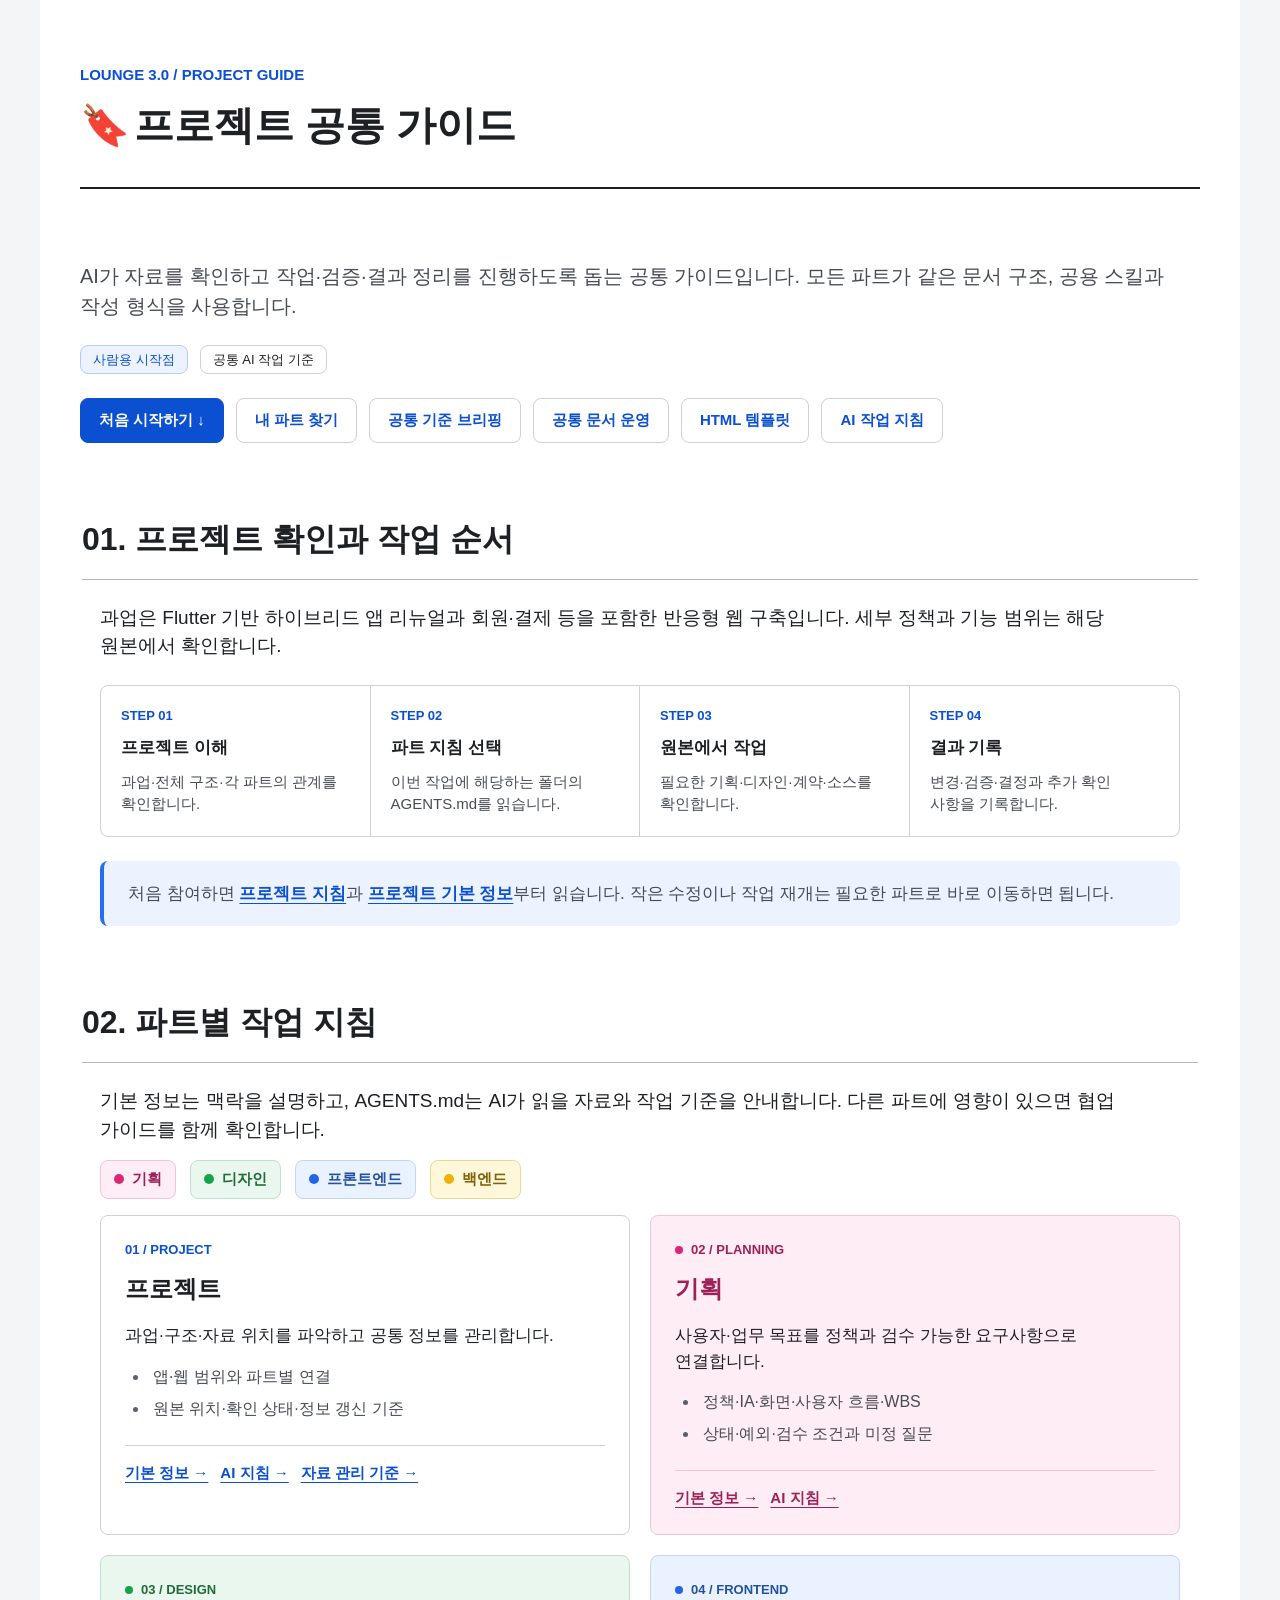
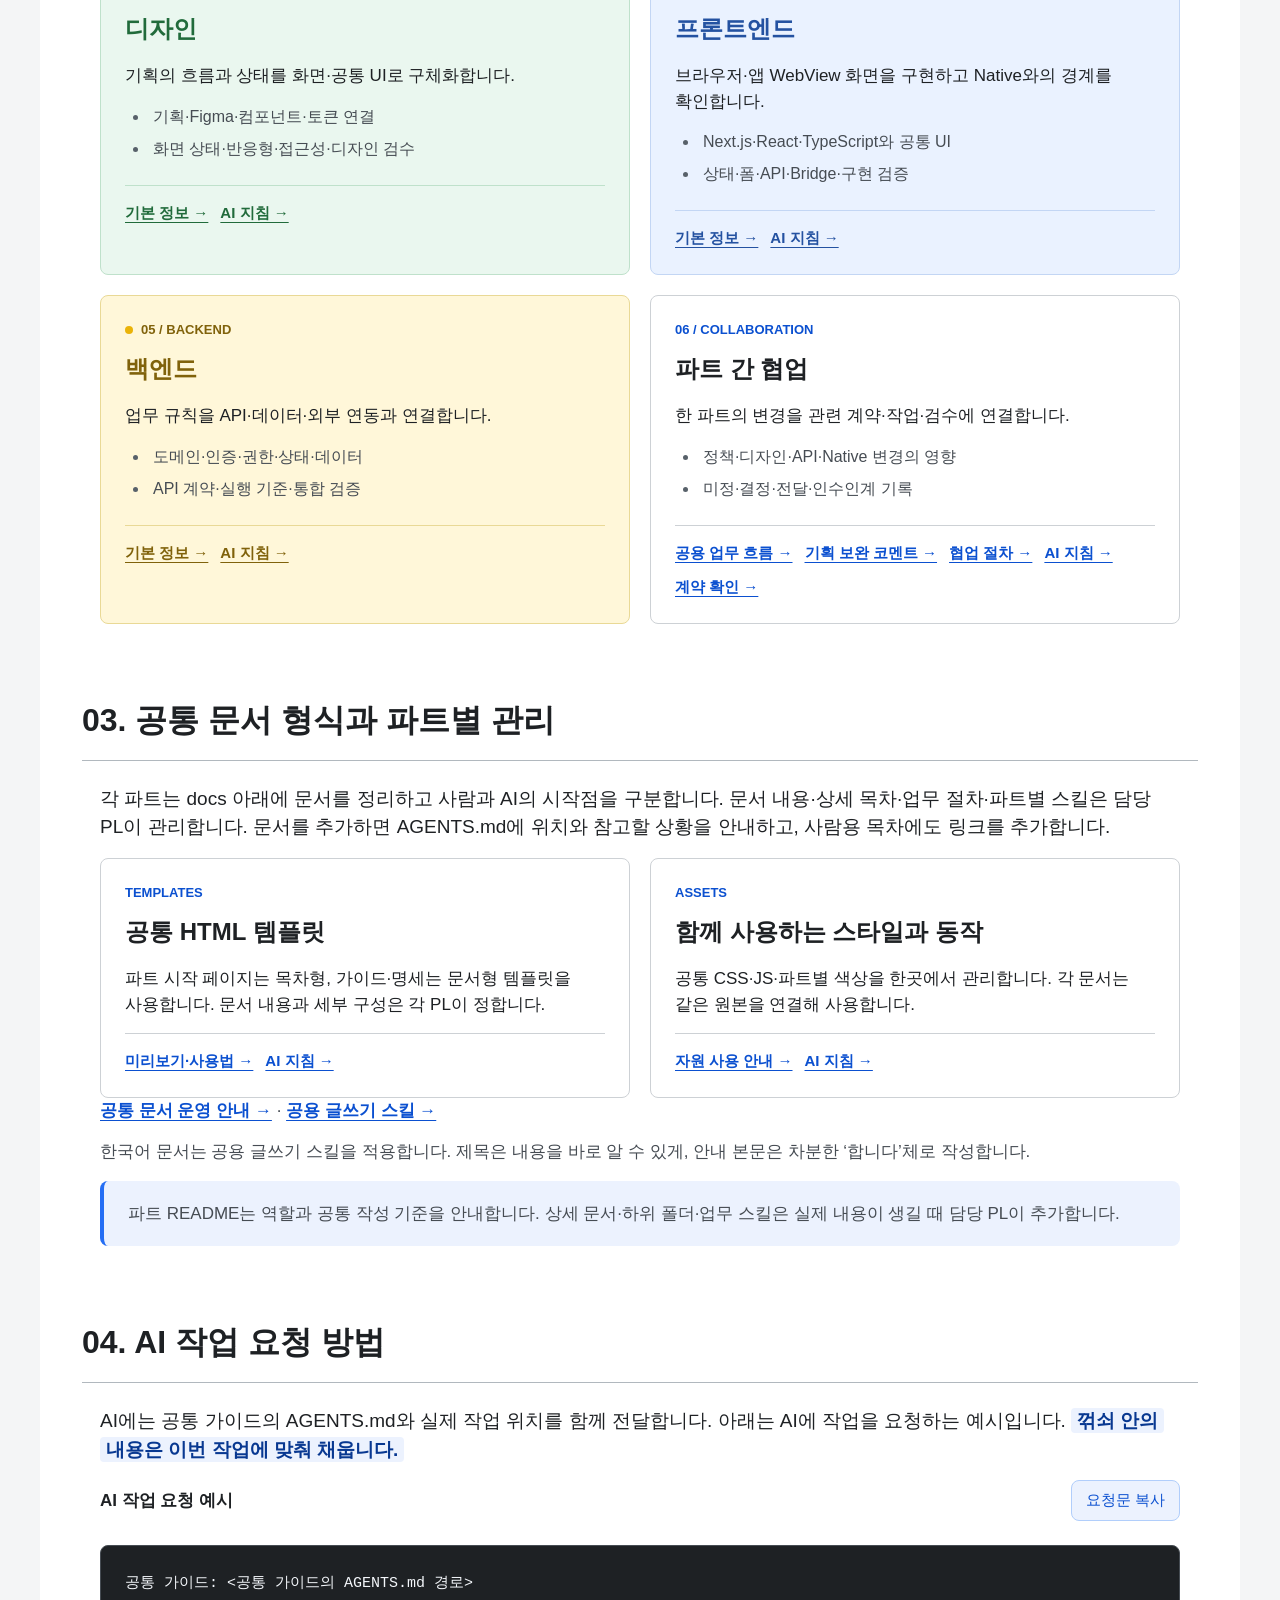
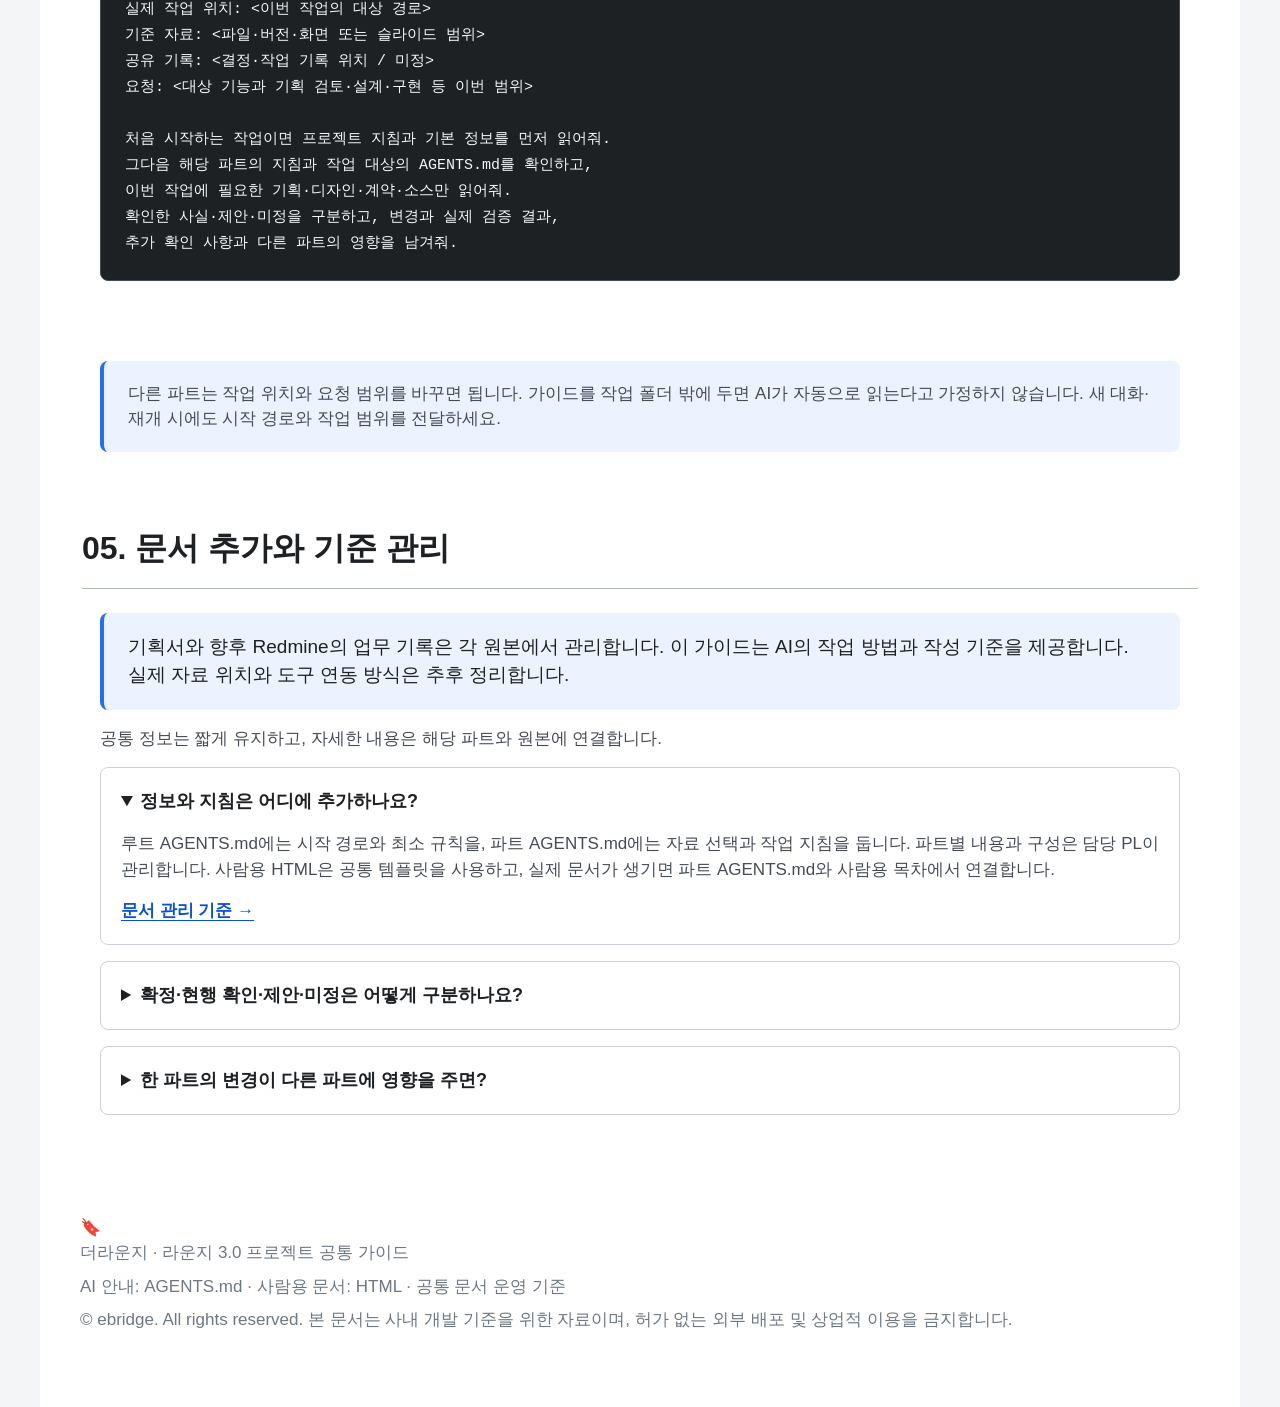
==== index.html @ 67f830d0 "init" ====
<!doctype html>
<html lang="ko">
<head>
<meta charset="utf-8">
<meta name="viewport" content="width=device-width, initial-scale=1">
<meta name="color-scheme" content="light">
<title>더라운지 · 프로젝트 공통 가이드</title>
<link rel="stylesheet" href="assets/style/presentation-theme.css">
<link rel="stylesheet" href="assets/style/part-colors.css">
<link rel="stylesheet" href="assets/style/project-guide.css">
</head>
<body>
<a class="skip" href="#content">본문으로 이동</a>
<main id="content">
<header>
<div class="type">LOUNGE 3.0 / PROJECT GUIDE</div>
<h1>프로젝트 공통 가이드</h1>
<p class="guide-lead">AI가 자료를 확인하고 작업·검증·결과 정리를 진행하도록 돕는 공통 가이드입니다. 모든 파트가 같은 문서 구조, 공용 스킬과 작성 형식을 사용합니다.</p>
<div class="meta"><span class="badge blue">사람용 시작점</span><span class="badge">공통 AI 작업 기준</span></div>
<div class="hero-links"><a class="button primary" href="#start">처음 시작하기 ↓</a><a class="button" href="#areas">내 파트 찾기</a><a class="button" href="presentation.html">공통 기준 브리핑</a><a class="button" href="project/documentation.html">공통 문서 운영</a><a class="button" href="templates/index.html">HTML 템플릿</a><a class="button" href="AGENTS.md">AI 작업 지침</a></div>
</header>

<section id="start" aria-labelledby="start-title">
<h2 id="start-title">01. 프로젝트 확인과 작업 순서</h2>
<p class="intro">과업은 Flutter 기반 하이브리드 앱 리뉴얼과 회원·결제 등을 포함한 반응형 웹 구축입니다. 세부 정책과 기능 범위는 해당 원본에서 확인합니다.</p>
<ol class="flow">
<li><span class="step-number">STEP 01</span><strong>프로젝트 이해</strong><p>과업·전체 구조·각 파트의 관계를 확인합니다.</p></li>
<li><span class="step-number">STEP 02</span><strong>파트 지침 선택</strong><p>이번 작업에 해당하는 폴더의 AGENTS.md를 읽습니다.</p></li>
<li><span class="step-number">STEP 03</span><strong>원본에서 작업</strong><p>필요한 기획·디자인·계약·소스를 확인합니다.</p></li>
<li><span class="step-number">STEP 04</span><strong>결과 기록</strong><p>변경·검증·결정과 추가 확인 사항을 기록합니다.</p></li>
</ol>
<p class="note">처음 참여하면 <a href="project/AGENTS.md">프로젝트 지침</a>과 <a href="project/README.md">프로젝트 기본 정보</a>부터 읽습니다. 작은 수정이나 작업 재개는 필요한 파트로 바로 이동하면 됩니다.</p>
</section>

<section id="areas" aria-labelledby="areas-title">
<h2 id="areas-title">02. 파트별 작업 지침</h2>
<p class="intro">기본 정보는 맥락을 설명하고, AGENTS.md는 AI가 읽을 자료와 작업 기준을 안내합니다. 다른 파트에 영향이 있으면 협업 가이드를 함께 확인합니다.</p>
<ul class="part-legend" aria-label="파트 구분">
<li data-part="planning"><span class="part-dot" aria-hidden="true"></span>기획</li>
<li data-part="design"><span class="part-dot" aria-hidden="true"></span>디자인</li>
<li data-part="frontend"><span class="part-dot" aria-hidden="true"></span>프론트엔드</li>
<li data-part="backend"><span class="part-dot" aria-hidden="true"></span>백엔드</li>
</ul>
<div class="cards">
<article class="card"><div class="label">01 / PROJECT</div><h3>프로젝트</h3><p>과업·구조·자료 위치를 파악하고 공통 정보를 관리합니다.</p><ul><li>앱·웹 범위와 파트별 연결</li><li>원본 위치·확인 상태·정보 갱신 기준</li></ul><div class="card-links"><a href="project/README.md">기본 정보 →</a><a href="project/AGENTS.md">AI 지침 →</a><a href="project/sources.md">자료 관리 기준 →</a></div></article>
<article class="card" data-part="planning"><div class="label">02 / PLANNING</div><h3>기획</h3><p>사용자·업무 목표를 정책과 검수 가능한 요구사항으로 연결합니다.</p><ul><li>정책·IA·화면·사용자 흐름·WBS</li><li>상태·예외·검수 조건과 미정 질문</li></ul><div class="card-links"><a href="planning/README.md">기본 정보 →</a><a href="planning/AGENTS.md">AI 지침 →</a></div></article>
<article class="card" data-part="design"><div class="label">03 / DESIGN</div><h3>디자인</h3><p>기획의 흐름과 상태를 화면·공통 UI로 구체화합니다.</p><ul><li>기획·Figma·컴포넌트·토큰 연결</li><li>화면 상태·반응형·접근성·디자인 검수</li></ul><div class="card-links"><a href="design/README.md">기본 정보 →</a><a href="design/AGENTS.md">AI 지침 →</a></div></article>
<article class="card" data-part="frontend"><div class="label">04 / FRONTEND</div><h3>프론트엔드</h3><p>브라우저·앱 WebView 화면을 구현하고 Native와의 경계를 확인합니다.</p><ul><li>Next.js·React·TypeScript와 공통 UI</li><li>상태·폼·API·Bridge·구현 검증</li></ul><div class="card-links"><a href="frontend/README.md">기본 정보 →</a><a href="frontend/AGENTS.md">AI 지침 →</a></div></article>
<article class="card" data-part="backend"><div class="label">05 / BACKEND</div><h3>백엔드</h3><p>업무 규칙을 API·데이터·외부 연동과 연결합니다.</p><ul><li>도메인·인증·권한·상태·데이터</li><li>API 계약·실행 기준·통합 검증</li></ul><div class="card-links"><a href="backend/README.md">기본 정보 →</a><a href="backend/AGENTS.md">AI 지침 →</a></div></article>
<article class="card"><div class="label">06 / COLLABORATION</div><h3>파트 간 협업</h3><p>한 파트의 변경을 관련 계약·작업·검수에 연결합니다.</p><ul><li>정책·디자인·API·Native 변경의 영향</li><li>미정·결정·전달·인수인계 기록</li></ul><div class="card-links"><a href="collaboration/workflow.html">공용 업무 흐름 →</a><a href="collaboration/planning-comments.html">기획 보완 코멘트 →</a><a href="collaboration/README.md">협업 절차 →</a><a href="collaboration/AGENTS.md">AI 지침 →</a><a href="collaboration/contracts.md">계약 확인 →</a></div></article>
</div>
</section>

<section id="authoring" aria-labelledby="authoring-title">
<h2 id="authoring-title">03. 공통 문서 형식과 파트별 관리</h2>
<p class="intro">각 파트는 docs 아래에 문서를 정리하고 사람과 AI의 시작점을 구분합니다. 문서 내용·상세 목차·업무 절차·파트별 스킬은 담당 PL이 관리합니다. 문서를 추가하면 AGENTS.md에 위치와 참고할 상황을 안내하고, 사람용 목차에도 링크를 추가합니다.</p>
<div class="cards"><article class="card"><div class="label">TEMPLATES</div><h3>공통 HTML 템플릿</h3><p>파트 시작 페이지는 목차형, 가이드·명세는 문서형 템플릿을 사용합니다. 문서 내용과 세부 구성은 각 PL이 정합니다.</p><div class="card-links"><a href="templates/index.html">미리보기·사용법 →</a><a href="templates/AGENTS.md">AI 지침 →</a></div></article>
<article class="card"><div class="label">ASSETS</div><h3>함께 사용하는 스타일과 동작</h3><p>공통 CSS·JS·파트별 색상을 한곳에서 관리합니다. 각 문서는 같은 원본을 연결해 사용합니다.</p><div class="card-links"><a href="assets/README.md">자원 사용 안내 →</a><a href="assets/AGENTS.md">AI 지침 →</a></div></article></div>
<p><a href="project/documentation.html">공통 문서 운영 안내 →</a> · <a href="skills/guides/korean-work-writing/SKILL.md">공용 글쓰기 스킬 →</a></p>
<p>한국어 문서는 공용 글쓰기 스킬을 적용합니다. 제목은 내용을 바로 알 수 있게, 안내 본문은 차분한 ‘합니다’체로 작성합니다.</p>
<p class="note">파트 README는 역할과 공통 작성 기준을 안내합니다. 상세 문서·하위 폴더·업무 스킬은 실제 내용이 생길 때 담당 PL이 추가합니다.</p>
</section>

<section id="request" aria-labelledby="request-title">
<h2 id="request-title">04. AI 작업 요청 방법</h2>
<p class="intro">AI에는 공통 가이드의 AGENTS.md와 실제 작업 위치를 함께 전달합니다. 아래는 AI에 작업을 요청하는 예시입니다. <strong class="fill-in-hint">꺾쇠 안의 내용은 이번 작업에 맞춰 채웁니다.</strong></p>
<div class="request"><div class="request-bar"><strong>AI 작업 요청 예시</strong><button type="button" id="copy-button">요청문 복사</button></div>
<pre id="request-text"><code data-language="text">공통 가이드: &lt;공통 가이드의 AGENTS.md 경로&gt;
실제 작업 위치: &lt;이번 작업의 대상 경로&gt;
기준 자료: &lt;파일·버전·화면 또는 슬라이드 범위&gt;
공유 기록: &lt;결정·작업 기록 위치 / 미정&gt;
요청: &lt;대상 기능과 기획 검토·설계·구현 등 이번 범위&gt;

처음 시작하는 작업이면 프로젝트 지침과 기본 정보를 먼저 읽어줘.
그다음 해당 파트의 지침과 작업 대상의 AGENTS.md를 확인하고,
이번 작업에 필요한 기획·디자인·계약·소스만 읽어줘.
확인한 사실·제안·미정을 구분하고, 변경과 실제 검증 결과,
추가 확인 사항과 다른 파트의 영향을 남겨줘.</code></pre></div>
<p id="copy-status" role="status" aria-live="polite"></p>
<p class="note">다른 파트는 작업 위치와 요청 범위를 바꾸면 됩니다. 가이드를 작업 폴더 밖에 두면 AI가 자동으로 읽는다고 가정하지 않습니다. 새 대화·재개 시에도 시작 경로와 작업 범위를 전달하세요.</p>
</section>

<section id="manage" aria-labelledby="manage-title">
<h2 id="manage-title">05. 문서 추가와 기준 관리</h2>
<p class="note">기획서와 향후 Redmine의 업무 기록은 각 원본에서 관리합니다. 이 가이드는 AI의 작업 방법과 작성 기준을 제공합니다. 실제 자료 위치와 도구 연동 방식은 추후 정리합니다.</p>
<p class="intro">공통 정보는 짧게 유지하고, 자세한 내용은 해당 파트와 원본에 연결합니다.</p>
<details open><summary>정보와 지침은 어디에 추가하나요?</summary><p>루트 AGENTS.md에는 시작 경로와 최소 규칙을, 파트 AGENTS.md에는 자료 선택과 작업 지침을 둡니다. 파트별 내용과 구성은 담당 PL이 관리합니다. 사람용 HTML은 공통 템플릿을 사용하고, 실제 문서가 생기면 파트 AGENTS.md와 사람용 목차에서 연결합니다.</p><p><a href="project/maintenance.md">문서 관리 기준 →</a></p></details>
<details><summary>확정·현행 확인·제안·미정은 어떻게 구분하나요?</summary><p>승인된 목표 기준, 실제 확인한 구현, 검토할 제안, 아직 결정·확인하지 못한 항목을 나눕니다. 결정 확정과 구현·검증 완료도 따로 기록합니다.</p><p><a href="collaboration/decisions.md">미정·충돌·결정 관리 →</a></p></details>
<details><summary>한 파트의 변경이 다른 파트에 영향을 주면?</summary><p>정책·화면·API·데이터·Native·일정·검수 중 관련된 영향을 확인하고, 근거와 필요한 판단을 전달합니다. 기존 팀 기록 위치가 있으면 그곳을 원본으로 사용합니다.</p><p><a href="collaboration/workflow.html">공용 업무 흐름 →</a><a href="collaboration/planning-comments.html">기획 보완 코멘트 →</a><a href="collaboration/README.md">협업 절차 →</a> &nbsp; <a href="collaboration/templates.md">기록·인수인계 양식 →</a></p></details>

</section>
<footer><span>더라운지 · 라운지 3.0 프로젝트 공통 가이드</span><span>AI 안내: AGENTS.md · 사람용 문서: HTML · 공통 문서 운영 기준</span></footer>
</main>
<script src="assets/js/common.js" defer></script>
<script src="assets/js/project-guide.js" defer></script>
</body>
</html>
---- assets/style/presentation-theme.css ----
/*
 * KRDS-inspired reusable Markdown presentation theme
 * Reference: Korea Republic Design System (KRDS)
 * Usage: <link rel="stylesheet" href="presentation-theme.css">
 */

:root {
  --krds-primary-5: #ecf2fe;
  --krds-primary-10: #d8e5fd;
  --krds-primary-20: #b1cefb;
  --krds-primary-50: #256ef4;
  --krds-primary-60: #0b50d0;
  --krds-primary-70: #083891;
  --krds-secondary-50: #346fb2;
  --krds-gray-0: #ffffff;
  --krds-gray-5: #f4f5f6;
  --krds-gray-10: #e6e8ea;
  --krds-gray-20: #cdd1d5;
  --krds-gray-30: #b1b8be;
  --krds-gray-50: #6d7882;
  --krds-gray-60: #58616a;
  --krds-gray-70: #464c53;
  --krds-gray-90: #1e2124;
  --krds-information-5: #e7f4fe;
  --krds-information-50: #0b78cb;
  --krds-success-5: #eaf6ec;
  --krds-success-50: #228738;
  --krds-point-5: #fbeff0;
  --krds-point-50: #d63d4a;
  --runtime-legend-text: #4b5563;
  --runtime-legend-bg: #f8fafc;
  --runtime-legend-border: #dfe5ec;
  --runtime-native-text: #164b86;
  --runtime-native-bg: #eaf3ff;
  --runtime-native-border: #a9c9ef;
  --runtime-native-header-bg: #dcecff;
  --runtime-native-cell-bg: rgba(234, 243, 255, 0.58);
  --runtime-webview-text: #116149;
  --runtime-webview-bg: #e9f8f1;
  --runtime-webview-border: #a9dbc8;
  --runtime-webview-header-bg: #daf2e7;
  --runtime-webview-cell-bg: rgba(233, 248, 241, 0.62);
  --runtime-system-text: #7a4a08;
  --runtime-system-bg: #fff6df;
  --runtime-system-border: #e9c977;
  --krds-radius: 8px;
  --krds-content-width: 1200px;
}

* {
  box-sizing: border-box;
}

html {
  container-type: inline-size;
  container-name: layout;
  background: var(--krds-gray-5);
  scroll-behavior: smooth;
}

body {
  max-width: var(--krds-content-width);
  margin: 0 auto;
  padding: 64px 40px 80px;
  color: var(--krds-gray-90);
  background: var(--krds-gray-0);
  font-family:
    "Pretendard GOV",
    "Pretendard",
    -apple-system,
    BlinkMacSystemFont,
    "Apple SD Gothic Neo",
    "Noto Sans KR",
    "Segoe UI",
    sans-serif;
  font-size: 17px;
  font-weight: 400;
  line-height: 1.5;
  letter-spacing: 0;
  word-break: keep-all;
  overflow-wrap: break-word;
}

h1,
h2,
h3,
.h3,
h4,
h5 {
  color: var(--krds-gray-90);
  font-weight: 700;
  line-height: 1.5;
  letter-spacing: 0;
}

h1 {
  margin: 0 0 72px;
  padding: 0 0 32px;
  border-bottom: 2px solid var(--krds-gray-90);
  font-size: 40px;
}

.type {
  display: block;
  margin-bottom: 8px;
  color: var(--krds-primary-60);
  font-size: 15px;
  font-weight: 700;
}

h2 {
  margin: 72px 0 24px;
  padding: 0 0 16px;
  border-bottom: 1px solid var(--krds-gray-30);
  font-size: 32px;
}

h2.bx {
  padding: 20px 24px;
  background: var(--krds-gray-5);
  border: 1px solid var(--krds-gray-30);
  border-left: 6px solid var(--krds-gray-60);
  border-radius: var(--krds-radius);
}

h2.bx-active {
  padding: 20px 24px;
  color: var(--krds-primary-70);
  background: var(--krds-primary-5);
  border: 1px solid var(--krds-primary-20);
  border-left: 6px solid var(--krds-primary-50);
  border-radius: var(--krds-radius);
}

h3,
.h3 {
  margin: 48px 0 16px;
  font-size: 24px;
}

h4 {
  margin: 32px 0 12px;
  font-size: 19px;
}

p {
  margin: 0 0 16px;
  color: var(--krds-gray-70);
}

blockquote {
  margin: 24px 0 40px;
  padding: 16px 24px;
  color: var(--krds-point-50);
  background: var(--krds-point-5);
  border: 0;
  border-left: 4px solid var(--krds-point-50);
  border-radius: var(--krds-radius);
}

blockquote p {
  margin: 0;
  color: inherit;
  font-weight: 700;
}

h2 + p,
h3 + p,
.h3 + p {
  color: var(--krds-gray-90);
  font-size: 19px;
}

hr {
  height: 1px;
  margin: 64px 0;
  background: var(--krds-gray-20);
  border: 0;
}

ul,
ol {
  margin: 16px 0 24px;
  padding-left: 40px;
}

li {
  margin: 8px 0;
  padding-left: 4px;
  color: var(--krds-gray-70);
}

li::marker {
  color: var(--krds-gray-60);
}

a {
  color: var(--krds-primary-60);
  font-weight: 700;
  text-decoration: underline;
  text-decoration-thickness: 1px;
  text-underline-offset: 4px;
}

a:hover {
  color: var(--krds-primary-70);
  text-decoration-thickness: 2px;
}

a:focus-visible {
  border-radius: 4px;
  outline: 0;
  box-shadow: 0 0 0 4px var(--krds-primary-50);
}

table {
  width: 100%;
  margin: 24px 0 40px;
  overflow: hidden;
  border: 1px solid var(--krds-gray-30);
  border-collapse: separate;
  border-spacing: 0;
  border-radius: var(--krds-radius);
  font-size: 15px;
}

thead {
  background: var(--krds-gray-5);
}

th,
td {
  padding: 16px;
  border: 0;
  border-right: 1px solid var(--krds-gray-20);
  border-bottom: 1px solid var(--krds-gray-20);
  text-align: left;
  vertical-align: middle;
}

th {
  color: var(--krds-gray-90);
  font-weight: 700;
}

td {
  color: var(--krds-gray-70);
  background: var(--krds-gray-0);
}

tr > :last-child {
  border-right: 0;
}

tbody tr:last-child td {
  border-bottom: 0;
}

tbody tr:hover td {
  background: var(--krds-primary-5) !important;
}

td:first-child,
th:first-child {
  width: 22%;
  font-weight: 700;
}

pre {
  margin: 24px 0 18px;
  padding: 24px;
  overflow-x: auto;
  color: #f4f7fb;
  background: #1e2124 !important;
  border: 1px solid #464c53;
  border-radius: var(--krds-radius);
  box-shadow: none;
}

pre code,
pre code > div {
  color: #f4f7fb !important;
  background: transparent !important;
  font-family: "D2Coding", "Cascadia Code", Consolas, monospace;
  font-size: 15px;
  line-height: 1.6;
}

:not(pre) > code {
  padding: 2px 6px;
  color: var(--krds-primary-70) !important;
  background: var(--krds-primary-5);
  border: 1px solid var(--krds-primary-10);
  border-radius: 4px;
  font-family: "D2Coding", "Cascadia Code", Consolas, monospace;
  font-size: 0.92em;
}
code.badge-tbd {
  background: #dff7e7;
  border: 1px solid #52c56b;
  color: #0e4c1b !important;
}

pre .hljs-keyword,
pre .hljs-selector-tag,
pre .hljs-literal,
pre .hljs-title {
  color: #86aff9 !important;
}

pre .hljs-string,
pre .hljs-attr,
pre .hljs-template-variable {
  color: #9ed9aa !important;
}

pre .hljs-number,
pre .hljs-built_in,
pre .hljs-type {
  color: #ffd37a !important;
}

pre .hljs-comment,
pre .hljs-quote {
  color: #38d408 !important;
}

pre .hljs-variable,
pre .hljs-params,
pre .hljs-property {
  color: #e9aeb4 !important;
}

@media (max-width: 767px) {
  html {
    background: var(--krds-gray-0);
  }

  body {
    padding: 40px 16px 64px;
    font-size: 17px;
  }

  h1 {
    margin-bottom: 56px;
    font-size: 28px;
  }

  h2 {
    margin-top: 56px;
    font-size: 24px;
  }

  h2[id="1-as-is"],
  h2[id="2-to-be"] {
    padding: 16px;
  }

  h3,
  .h3 {
    margin-top: 40px;
    font-size: 22px;
  }

  table {
    display: block;
    overflow-x: auto;
  }

  th,
  td {
    min-width: 160px;
    padding: 12px;
  }

  pre {
    padding: 16px;
  }
}

@media (prefers-reduced-motion: reduce) {
  html {
    scroll-behavior: auto;
  }

  *,
  *::before,
  *::after {
    scroll-behavior: auto !important;
    transition-duration: 0.01ms !important;
    animation-duration: 0.01ms !important;
    animation-iteration-count: 1 !important;
  }
}

@media print {
  @page {
    size: A4;
    margin: 14mm;
  }

  html,
  body {
    background: #fff;
  }

  body {
    max-width: none;
    margin: 0;
    padding: 0;
    font-size: 10.5pt;
  }

  h1,
  h2,
  h3,
  .h3,
  table,
  pre {
    break-inside: avoid;
  }

  h2[id="1-as-is"],
  h2[id="2-to-be"],
  pre,
  thead {
    print-color-adjust: exact;
    -webkit-print-color-adjust: exact;
  }
}

section {
  padding: 0 20px;
}

section h2 {
  margin-left: -18px;
  margin-right: -18px;
}

pre:has([data-language]:not([data-language="text"])) {
  padding-top: 48px;
}
[data-language]:not([data-language="text"])::before {
  position: absolute;
  right: 20px;
  top: 12px;
  content: "📄" attr(data-language);
  color: rgb(207, 255, 95);
}

.runtime-legend {
  display: flex;
  flex-wrap: wrap;
  gap: 10px 18px;
  align-items: center;
  margin: 18px 0;
  padding: 14px 16px;
  background: var(--runtime-legend-bg);
  border: 1px solid var(--runtime-legend-border);
  border-radius: 10px;
}

.runtime-legend-item {
  display: inline-flex;
  gap: 8px;
  align-items: center;
  color: var(--runtime-legend-text);
  font-size: 14px;
}

.runtime-badge {
  display: inline-flex;
  align-items: center;
  min-height: 26px;
  padding: 3px 10px;
  border: 1px solid;
  border-radius: 999px;
  font-size: 13px;
  font-weight: 800;
  line-height: 1.2;
  white-space: nowrap;
}

.runtime-native {
  color: var(--runtime-native-text);
  background: var(--runtime-native-bg);
  border-color: var(--runtime-native-border);
}

.runtime-webview {
  color: var(--runtime-webview-text);
  background: var(--runtime-webview-bg);
  border-color: var(--runtime-webview-border);
}

.runtime-system {
  color: var(--runtime-system-text);
  background: var(--runtime-system-bg);
  border-color: var(--runtime-system-border);
}

.runtime-role-table .runtime-scope {
  min-width: 176px;
  line-height: 2.2;
}

.runtime-matrix th.runtime-native-column {
  color: var(--runtime-native-text);
  background: var(--runtime-native-header-bg);
}

.runtime-matrix th.runtime-webview-column {
  color: var(--runtime-webview-text);
  background: var(--runtime-webview-header-bg);
}

.runtime-matrix td.runtime-native-column {
  background: var(--runtime-native-cell-bg);
  border-left-color: var(--runtime-native-border);
}

.runtime-matrix td.runtime-webview-column {
  background: var(--runtime-webview-cell-bg);
  border-left-color: var(--runtime-webview-border);
}

@media (max-width: 720px) {
  .runtime-legend {
    align-items: flex-start;
    flex-direction: column;
  }

  .runtime-role-table .runtime-scope {
    min-width: 150px;
  }
}

@media print {
  .runtime-native,
  .runtime-matrix th.runtime-native-column,
  .runtime-matrix td.runtime-native-column {
    print-color-adjust: exact;
    -webkit-print-color-adjust: exact;
  }

  .runtime-webview,
  .runtime-matrix th.runtime-webview-column,
  .runtime-matrix td.runtime-webview-column {
    print-color-adjust: exact;
    -webkit-print-color-adjust: exact;
  }
}

.diagram-frame {
  margin: 32px 0 40px;
  padding: 24px;
  overflow-x: auto;
  background: var(--krds-gray-0);
  border: 1px solid var(--krds-primary-20);
  border-radius: var(--krds-radius);
}

.diagram-frame .mermaid {
  min-width: 680px;
  color: var(--krds-gray-90);
  text-align: center;
  white-space: pre;
}

.diagram-frame svg {
  display: block;
  max-width: 100%;
  height: auto;
  margin: 0 auto;
}

.diagram-frame figcaption {
  margin-top: 16px;
  color: var(--krds-gray-60);
  font-size: 15px;
  text-align: center;
}

@media (max-width: 720px) {
  .diagram-frame {
    padding: 16px;
  }
}

@media print {
  .diagram-frame {
    overflow: visible;
    break-inside: avoid;
  }

  .diagram-frame .mermaid {
    min-width: 0;
  }
}

h1,
h2,
h3,
.h3 {
  code {
    font-size: 0.92rem;
    vertical-align: 3px;
  }
}

.section-quick-menu {
  transition: opacity 0.2s;
  opacity: 0.5;
  position: fixed;
  z-index: 100;
  top: 50%;
  right: 24px;
  width: min(260px, calc(100vw - 48px));
  max-height: calc(100vh - 48px);
  padding: 12px 6px;
  overflow-y: auto;
  background: var(--krds-gray-0, #fff);
  border: 1px solid #d6d6d6;
  border-radius: var(--krds-radius, 8px);
  box-shadow: 0 8px 12px rgb(0 0 0 / 12%);
  transform: translateY(-50%);

  &:hover {
    opacity: 1;
  }
}

.section-quick-menu__list {
  display: grid;
  margin: 0;
  padding: 0;
  gap: 4px;
  list-style: none;
  counter-reset: my-counter;

  li {
    position: relative;
    margin: 0;

    a {
      display: flex;
      line-height: 1.5;

      &::before {
        counter-increment: my-counter; /* 카운터 값을 1씩 증가 */
        content: counter(my-counter) "."; /* 숫자 뒤에 점(.)이나 원하는 문자 추가 */
        min-width: 24px;
      }
    }
  }
}

.section-quick-menu__link {
  margin-right: 4px;
  padding: 6px 10px 8px;
  overflow: hidden;
  color: #6d6d6d;
  border-radius: 6px;
  font-size: 13px;
  font-weight: 500;
  line-height: 1.4;
  text-decoration: none;
  transition:
    color 160ms ease,
    background-color 160ms ease,
    box-shadow 160ms ease;
  word-break: keep-all;
}

.section-quick-menu__link:hover {
  color: var(--krds-primary-70, #16408d);
  background: var(--krds-primary-5, #eef4ff);
}

.section-quick-menu__link.is-active,
.section-quick-menu__link[aria-current="location"] {
  color: var(--krds-primary-70, #16408d);
  background: var(--krds-primary-5, #eef4ff);
  border: 1px solid var(--krds-primary-20);
  border-left: 4px solid var(--krds-primary-50);
  font-weight: 700;
}

.section-quick-menu__link:focus-visible {
  outline: 0;
  box-shadow: 0 0 0 2px var(--krds-primary-60, #246beb);
}

.section-quick-menu__target {
  scroll-margin-top: var(--section-menu-scroll-offset, 32px);
}

@container layout (max-width: 1500px) {
  .section-quick-menu {
    display: none;
  }
}

h1,
footer {
  &::before,
  & > p:first-child {
    content: "🔖";
    display: inline-block;
    margin-right: 4px;
  }
}
footer {
  margin-top: 100px;
  color: var(--krds-gray-50);

  &::after {
    content: "© ebridge. All rights reserved. 본 문서는 사내 개발 기준을 위한 자료이며, 허가 없는 외부 배포 및 상업적 이용을 금지합니다.";
    display: block;
  }

  & > p:first-child {
    color: var(--krds-gray-50);
    font-size: 18px;
    font-weight: 500;
  }
}
---- assets/style/part-colors.css ----
/* 파트별 공통 색상 원본. 문서·가이드에서 재사용한다. */
:root {
  --part-planning-main: #db2777;
  --part-planning-bg: #ffedf5;
  --part-planning-border: #efc5d8;
  --part-planning-text: #9d2057;
  --part-design-main: #16a34a;
  --part-design-bg: #eaf7ef;
  --part-design-border: #bfe1cb;
  --part-design-text: #216b3b;
  --part-frontend-main: #2563eb;
  --part-frontend-bg: #eaf2ff;
  --part-frontend-border: #c3d6f4;
  --part-frontend-text: #2452a1;
  --part-backend-main: #eab308;
  --part-backend-bg: #fff7d9;
  --part-backend-border: #e9d996;
  --part-backend-text: #80620b;
}
[data-part="planning"] {
  --part-main: var(--part-planning-main);
  --part-bg: var(--part-planning-bg);
  --part-border: var(--part-planning-border);
  --part-text: var(--part-planning-text);
}
[data-part="design"] {
  --part-main: var(--part-design-main);
  --part-bg: var(--part-design-bg);
  --part-border: var(--part-design-border);
  --part-text: var(--part-design-text);
}
[data-part="frontend"] {
  --part-main: var(--part-frontend-main);
  --part-bg: var(--part-frontend-bg);
  --part-border: var(--part-frontend-border);
  --part-text: var(--part-frontend-text);
}
[data-part="backend"] {
  --part-main: var(--part-backend-main);
  --part-bg: var(--part-backend-bg);
  --part-border: var(--part-backend-border);
  --part-text: var(--part-backend-text);
}
---- assets/style/project-guide.css ----
/* 프로젝트 공통 가이드 전용 구성. 공통 문서 테마 다음에 적용한다. */
.skip { position: fixed; top: -80px; left: 16px; z-index: 200; padding: 12px; background: var(--krds-gray-0); }
.skip:focus { top: 12px; }
.guide-lead { font-size: 20px; }
.meta, .hero-links, .card-links { display: flex; flex-wrap: wrap; gap: 12px; }
.meta { margin: 24px 0; }
.badge { padding: 4px 12px; border: 1px solid var(--krds-gray-20); border-radius: var(--krds-radius); font-size: 13px; }
.badge.blue { color: var(--krds-primary-60); background: var(--krds-primary-5); border-color: var(--krds-primary-20); }
.button { padding: 10px 18px; border: 1px solid var(--krds-gray-20); border-radius: var(--krds-radius); text-decoration: none; font-size: 15px; }
.button.primary { color: var(--krds-gray-0); background: var(--krds-primary-60); border-color: var(--krds-primary-60); }
.flow { display: grid; grid-template-columns: repeat(4, minmax(0, 1fr)); list-style: none; padding: 0; margin: 24px 0; border: 1px solid var(--krds-gray-20); border-radius: var(--krds-radius); overflow: hidden; }
.flow li { margin: 0; padding: 20px; border-right: 1px solid var(--krds-gray-20); }
.flow li:last-child { border-right: 0; }
.step-number { display: block; margin-bottom: 10px; color: var(--krds-primary-60); font-size: 13px; font-weight: 700; }
.flow strong { display: block; color: var(--krds-gray-90); }
.flow p { margin: 10px 0 0; font-size: 15px; }
.note { padding: 20px 24px; background: var(--krds-primary-5); border-left: 4px solid var(--krds-primary-50); border-radius: var(--krds-radius); }
.cards { display: grid; grid-template-columns: repeat(2, minmax(0, 1fr)); gap: 20px; }
.card { padding: 24px; border: 1px solid var(--krds-gray-20); border-radius: var(--krds-radius); }
.card .label { color: var(--krds-primary-60); font-size: 13px; font-weight: 700; }
.card h3 { margin-top: 12px; }
.card p { font-size: 17px; }
.card ul { padding-left: 24px; font-size: 16px; }
.card-links { padding-top: 16px; border-top: 1px solid var(--krds-gray-20); font-size: 15px; }
.table-wrap { overflow-x: auto; }
.after-table { margin-top: 16px; }
.request-bar { display: flex; flex-wrap: wrap; justify-content: space-between; align-items: center; gap: 12px; }
.request pre { white-space: pre-wrap; overflow-wrap: anywhere; }
button { padding: 8px 14px; border: 1px solid var(--krds-primary-20); border-radius: var(--krds-radius); color: var(--krds-primary-60); background: var(--krds-primary-5); font: inherit; font-size: 15px; cursor: pointer; }
button:focus-visible, summary:focus-visible { outline: 3px solid var(--krds-primary-50); outline-offset: 3px; }
#copy-status { min-height: 24px; font-size: 15px; }
details { margin-top: 16px; padding: 20px; border: 1px solid var(--krds-gray-20); border-radius: var(--krds-radius); }
summary { font-size: 18px; font-weight: 700; cursor: pointer; }
details p { margin: 16px 0 0; }
footer span { display: block; margin-bottom: 8px; }
@media (max-width: 900px) {
  .flow { grid-template-columns: repeat(2, minmax(0, 1fr)); }
  .flow li:nth-child(2) { border-right: 0; }
  .flow li:nth-child(-n+2) { border-bottom: 1px solid var(--krds-gray-20); }
}
@media (max-width: 700px) {
  .cards { grid-template-columns: 1fr; }
  .card { padding: 20px; }
  .flow li { padding: 16px; }
  .note { padding: 16px; }
}
@media print {
  .skip, .hero-links, #copy-button { display: none; }
  .card, .flow { break-inside: avoid; }
}

/* 파트 구분은 part-colors.css의 공통 변수만 사용한다. */
.card[data-part] { background: var(--part-bg); border-color: var(--part-border); }
.card[data-part] .label, .card[data-part] h3, .card[data-part] a { color: var(--part-text); }
.card[data-part] .card-links { border-color: var(--part-border); }
.card[data-part] .label::before { content: ""; display: inline-block; width: 8px; height: 8px; margin-right: 8px; border-radius: 50%; background: var(--part-main); }
.part-legend { display: flex; flex-wrap: wrap; gap: 10px 14px; padding: 0; margin: 16px 0; list-style: none; }
.part-legend li { display: flex; align-items: center; gap: 8px; margin: 0; padding: 7px 13px; color: var(--part-text); background: var(--part-bg); border: 1px solid var(--part-border); border-radius: var(--krds-radius); font-size: 15px; font-weight: 700; }
.part-dot { flex: none; width: 10px; height: 10px; border-radius: 50%; background: var(--part-main); }

/* 요청 예시에서 사용자가 채워야 하는 부분 안내 */
.fill-in-hint {
  padding: 2px 6px;
  color: var(--krds-primary-70);
  background: var(--krds-primary-5);
  border-radius: 4px;
  font-weight: 700;
  -webkit-box-decoration-break: clone;
  box-decoration-break: clone;
}
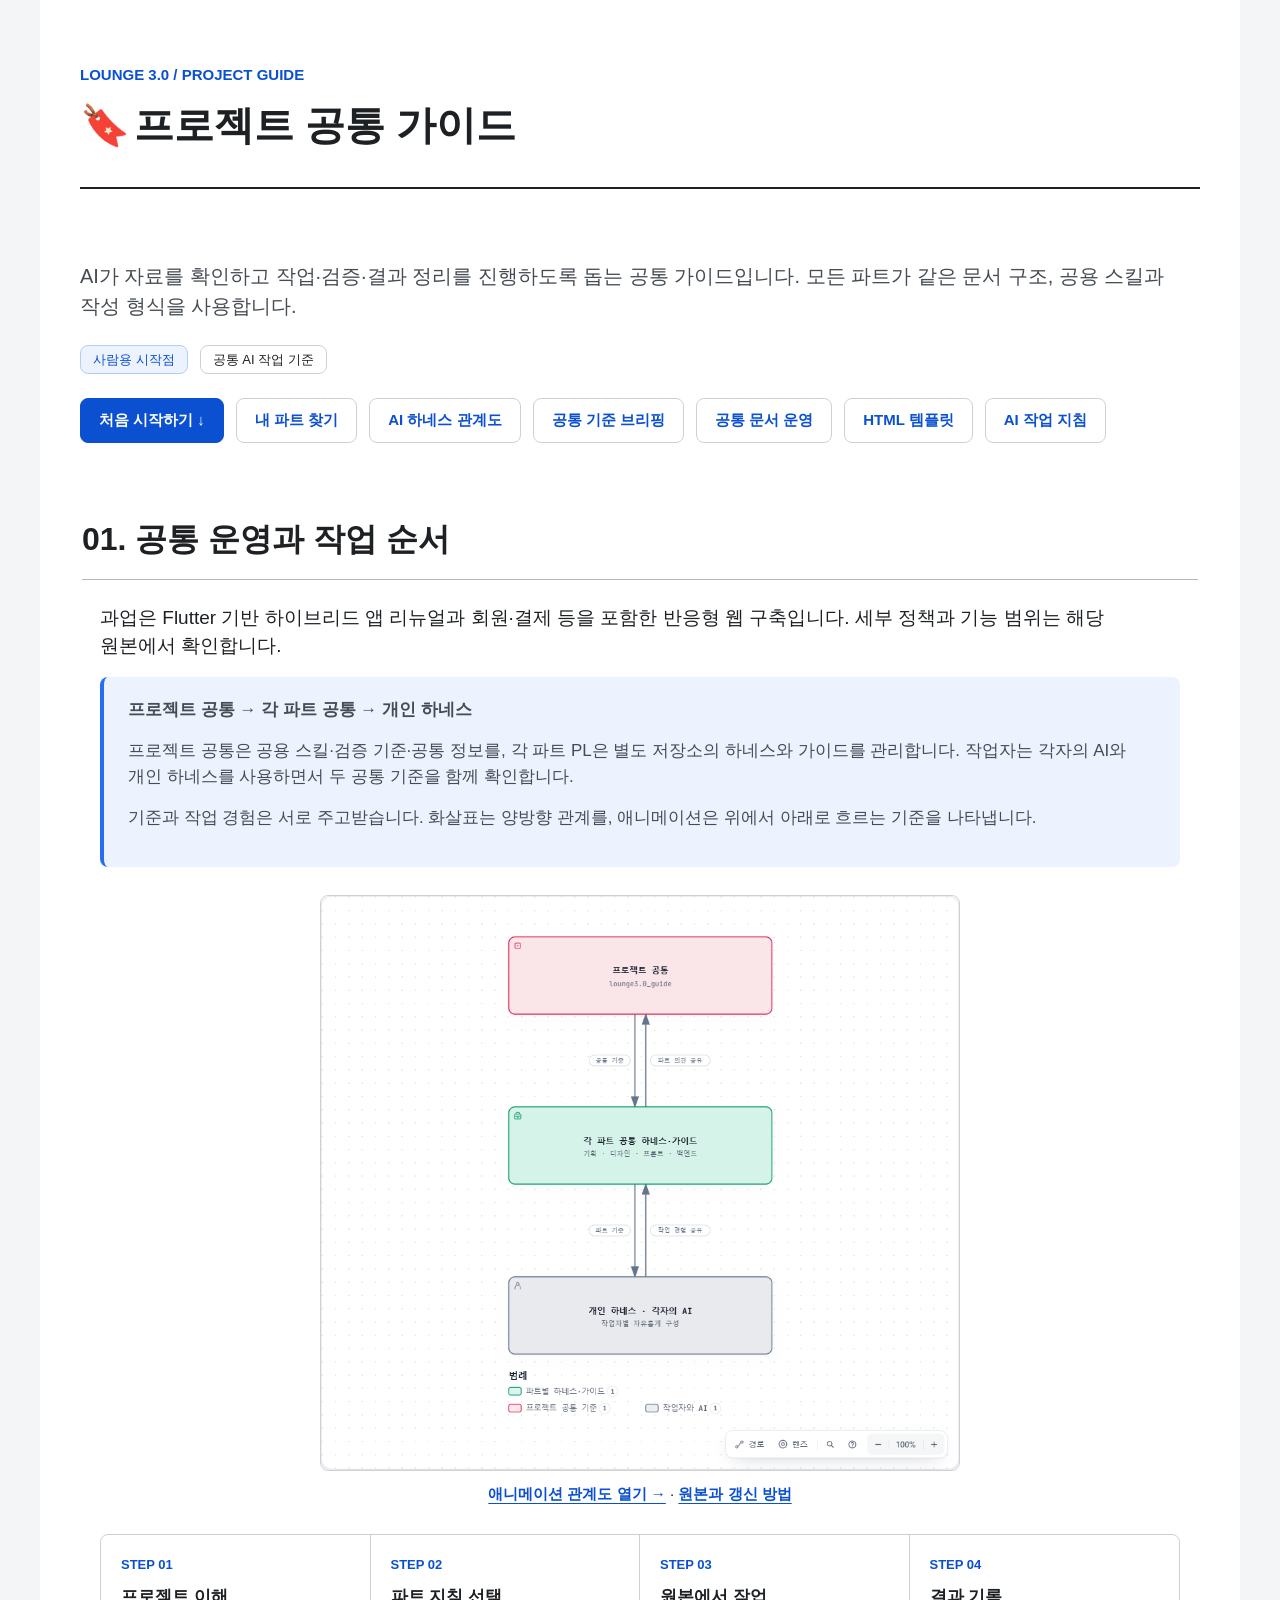
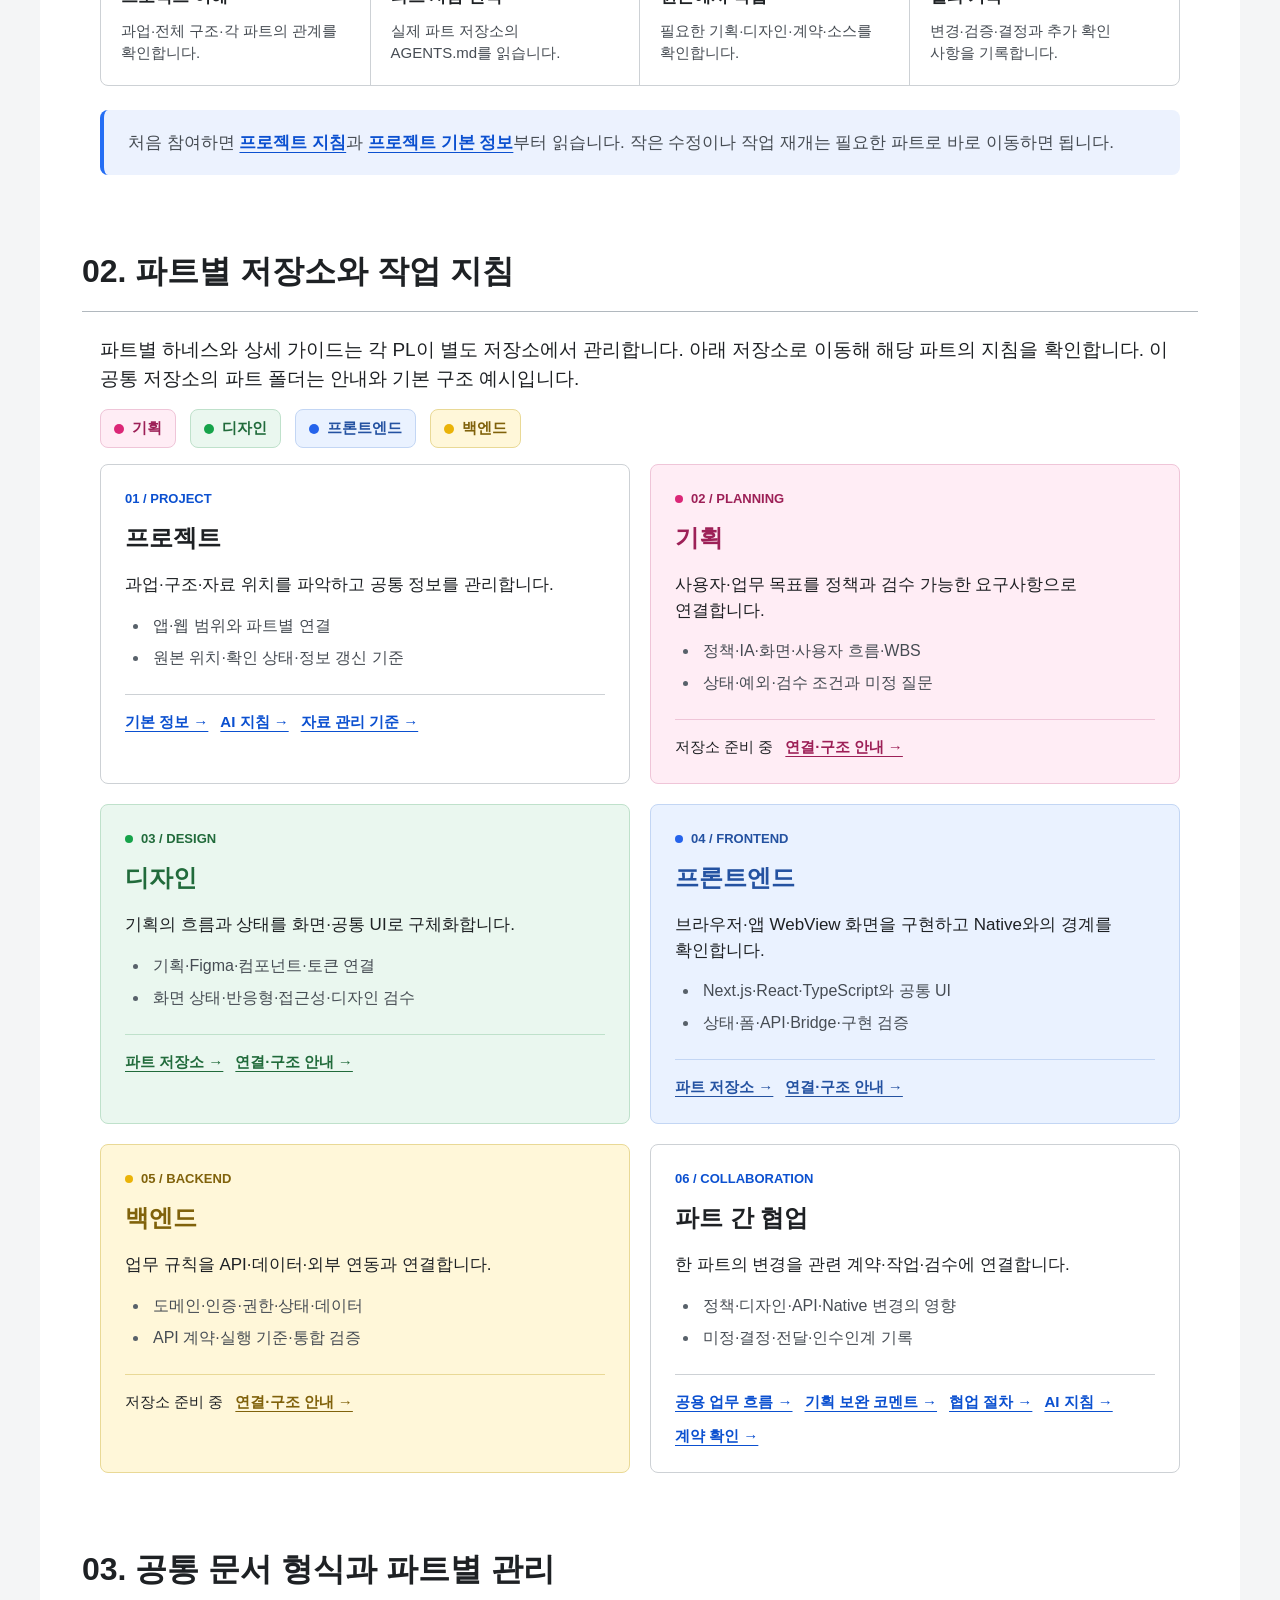
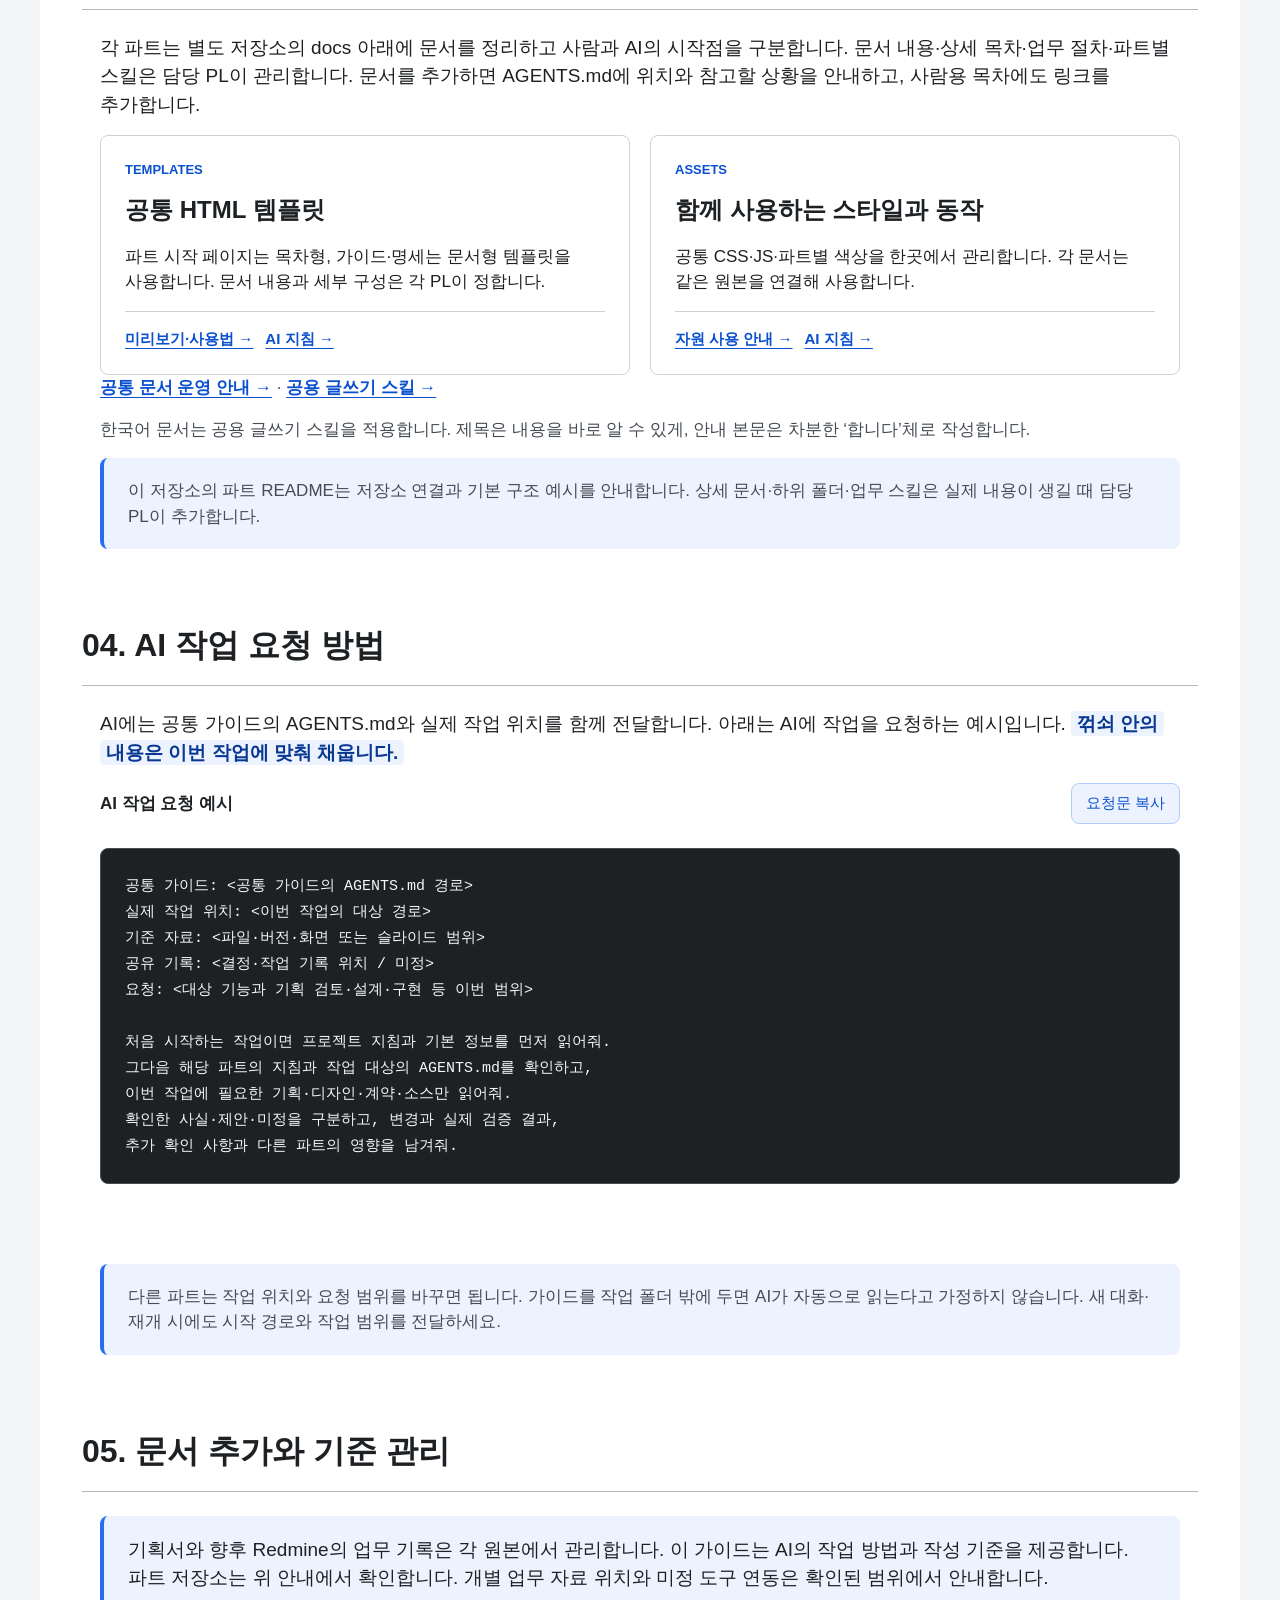
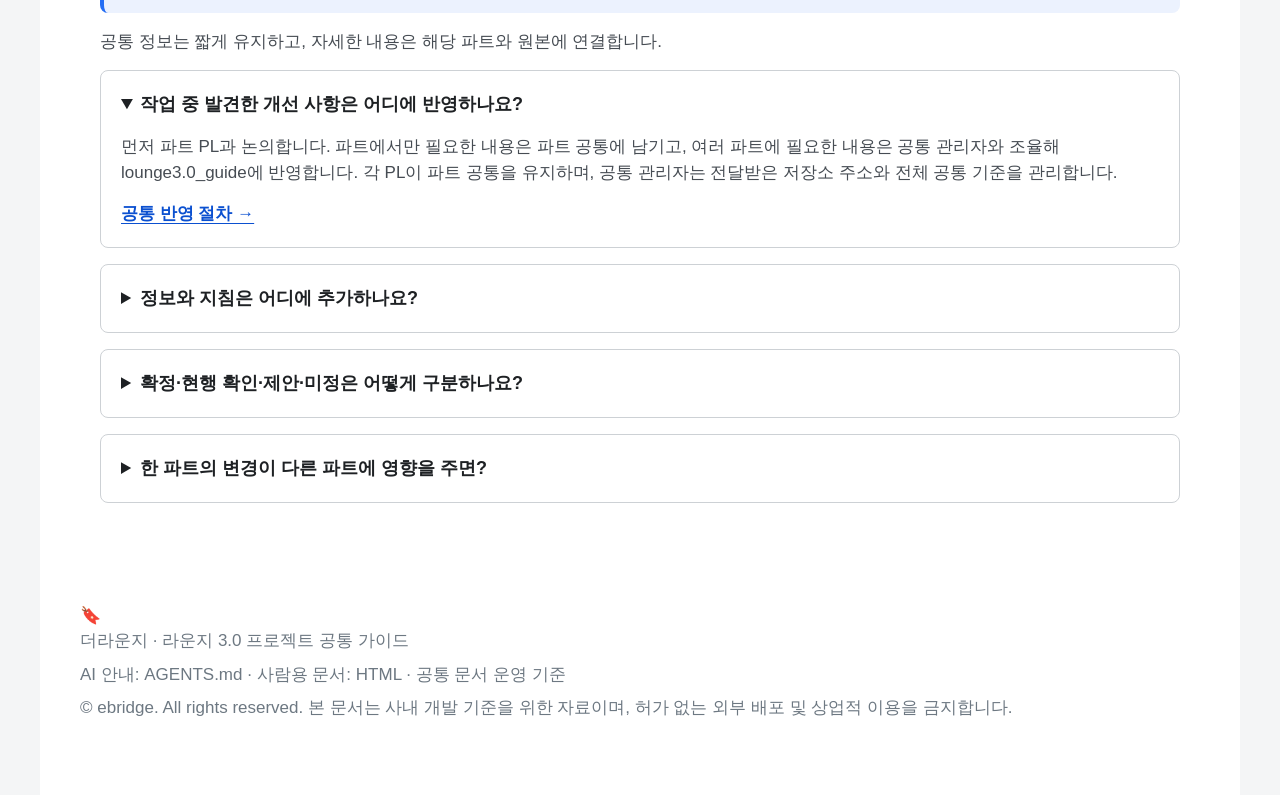
==== commit 2c195a12: "docs: publish common AI harness guide and animated overview" ====
--- a/index.html
+++ b/index.html
@@ -17,15 +17,17 @@
 <h1>프로젝트 공통 가이드</h1>
 <p class="guide-lead">AI가 자료를 확인하고 작업·검증·결과 정리를 진행하도록 돕는 공통 가이드입니다. 모든 파트가 같은 문서 구조, 공용 스킬과 작성 형식을 사용합니다.</p>
 <div class="meta"><span class="badge blue">사람용 시작점</span><span class="badge">공통 AI 작업 기준</span></div>
-<div class="hero-links"><a class="button primary" href="#start">처음 시작하기 ↓</a><a class="button" href="#areas">내 파트 찾기</a><a class="button" href="presentation.html">공통 기준 브리핑</a><a class="button" href="project/documentation.html">공통 문서 운영</a><a class="button" href="templates/index.html">HTML 템플릿</a><a class="button" href="AGENTS.md">AI 작업 지침</a></div>
+<div class="hero-links"><a class="button primary" href="#start">처음 시작하기 ↓</a><a class="button" href="#areas">내 파트 찾기</a><a class="button" href="assets/diagrams/ai-harness.html">AI 하네스 관계도</a><a class="button" href="presentation.html">공통 기준 브리핑</a><a class="button" href="project/documentation.html">공통 문서 운영</a><a class="button" href="templates/index.html">HTML 템플릿</a><a class="button" href="AGENTS.md">AI 작업 지침</a></div>
 </header>
 
 <section id="start" aria-labelledby="start-title">
-<h2 id="start-title">01. 프로젝트 확인과 작업 순서</h2>
+<h2 id="start-title">01. 공통 운영과 작업 순서</h2>
 <p class="intro">과업은 Flutter 기반 하이브리드 앱 리뉴얼과 회원·결제 등을 포함한 반응형 웹 구축입니다. 세부 정책과 기능 범위는 해당 원본에서 확인합니다.</p>
+<div class="note"><p><strong>프로젝트 공통 → 각 파트 공통 → 개인 하네스</strong></p><p>프로젝트 공통은 공용 스킬·검증 기준·공통 정보를, 각 파트 PL은 별도 저장소의 하네스와 가이드를 관리합니다. 작업자는 각자의 AI와 개인 하네스를 사용하면서 두 공통 기준을 함께 확인합니다.</p><p>기준과 작업 경험은 서로 주고받습니다. 화살표는 양방향 관계를, 애니메이션은 위에서 아래로 흐르는 기준을 나타냅니다.</p></div>
+<figure class="harness-preview"><a href="assets/diagrams/ai-harness.html"><img src="assets/diagrams/ai-harness-preview.png" width="960" height="864" alt="프로젝트 공통, PL이 관리하는 파트 공통, 개인 하네스가 위에서 아래로 배치되고 서로 양방향으로 연결됩니다."></a><figcaption><a href="assets/diagrams/ai-harness.html">애니메이션 관계도 열기 →</a> · <a href="assets/diagrams/README.md">원본과 갱신 방법</a></figcaption></figure>
 <ol class="flow">
 <li><span class="step-number">STEP 01</span><strong>프로젝트 이해</strong><p>과업·전체 구조·각 파트의 관계를 확인합니다.</p></li>
-<li><span class="step-number">STEP 02</span><strong>파트 지침 선택</strong><p>이번 작업에 해당하는 폴더의 AGENTS.md를 읽습니다.</p></li>
+<li><span class="step-number">STEP 02</span><strong>파트 지침 선택</strong><p>실제 파트 저장소의 AGENTS.md를 읽습니다.</p></li>
 <li><span class="step-number">STEP 03</span><strong>원본에서 작업</strong><p>필요한 기획·디자인·계약·소스를 확인합니다.</p></li>
 <li><span class="step-number">STEP 04</span><strong>결과 기록</strong><p>변경·검증·결정과 추가 확인 사항을 기록합니다.</p></li>
 </ol>
@@ -33,8 +35,8 @@
 </section>
 
 <section id="areas" aria-labelledby="areas-title">
-<h2 id="areas-title">02. 파트별 작업 지침</h2>
-<p class="intro">기본 정보는 맥락을 설명하고, AGENTS.md는 AI가 읽을 자료와 작업 기준을 안내합니다. 다른 파트에 영향이 있으면 협업 가이드를 함께 확인합니다.</p>
+<h2 id="areas-title">02. 파트별 저장소와 작업 지침</h2>
+<p class="intro">파트별 하네스와 상세 가이드는 각 PL이 별도 저장소에서 관리합니다. 아래 저장소로 이동해 해당 파트의 지침을 확인합니다. 이 공통 저장소의 파트 폴더는 안내와 기본 구조 예시입니다.</p>
 <ul class="part-legend" aria-label="파트 구분">
 <li data-part="planning"><span class="part-dot" aria-hidden="true"></span>기획</li>
 <li data-part="design"><span class="part-dot" aria-hidden="true"></span>디자인</li>
@@ -43,22 +45,22 @@
 </ul>
 <div class="cards">
 <article class="card"><div class="label">01 / PROJECT</div><h3>프로젝트</h3><p>과업·구조·자료 위치를 파악하고 공통 정보를 관리합니다.</p><ul><li>앱·웹 범위와 파트별 연결</li><li>원본 위치·확인 상태·정보 갱신 기준</li></ul><div class="card-links"><a href="project/README.md">기본 정보 →</a><a href="project/AGENTS.md">AI 지침 →</a><a href="project/sources.md">자료 관리 기준 →</a></div></article>
-<article class="card" data-part="planning"><div class="label">02 / PLANNING</div><h3>기획</h3><p>사용자·업무 목표를 정책과 검수 가능한 요구사항으로 연결합니다.</p><ul><li>정책·IA·화면·사용자 흐름·WBS</li><li>상태·예외·검수 조건과 미정 질문</li></ul><div class="card-links"><a href="planning/README.md">기본 정보 →</a><a href="planning/AGENTS.md">AI 지침 →</a></div></article>
-<article class="card" data-part="design"><div class="label">03 / DESIGN</div><h3>디자인</h3><p>기획의 흐름과 상태를 화면·공통 UI로 구체화합니다.</p><ul><li>기획·Figma·컴포넌트·토큰 연결</li><li>화면 상태·반응형·접근성·디자인 검수</li></ul><div class="card-links"><a href="design/README.md">기본 정보 →</a><a href="design/AGENTS.md">AI 지침 →</a></div></article>
-<article class="card" data-part="frontend"><div class="label">04 / FRONTEND</div><h3>프론트엔드</h3><p>브라우저·앱 WebView 화면을 구현하고 Native와의 경계를 확인합니다.</p><ul><li>Next.js·React·TypeScript와 공통 UI</li><li>상태·폼·API·Bridge·구현 검증</li></ul><div class="card-links"><a href="frontend/README.md">기본 정보 →</a><a href="frontend/AGENTS.md">AI 지침 →</a></div></article>
-<article class="card" data-part="backend"><div class="label">05 / BACKEND</div><h3>백엔드</h3><p>업무 규칙을 API·데이터·외부 연동과 연결합니다.</p><ul><li>도메인·인증·권한·상태·데이터</li><li>API 계약·실행 기준·통합 검증</li></ul><div class="card-links"><a href="backend/README.md">기본 정보 →</a><a href="backend/AGENTS.md">AI 지침 →</a></div></article>
+<article class="card" data-part="planning"><div class="label">02 / PLANNING</div><h3>기획</h3><p>사용자·업무 목표를 정책과 검수 가능한 요구사항으로 연결합니다.</p><ul><li>정책·IA·화면·사용자 흐름·WBS</li><li>상태·예외·검수 조건과 미정 질문</li></ul><div class="card-links"><span>저장소 준비 중</span><a href="planning/README.md">연결·구조 안내 →</a></div></article>
+<article class="card" data-part="design"><div class="label">03 / DESIGN</div><h3>디자인</h3><p>기획의 흐름과 상태를 화면·공통 UI로 구체화합니다.</p><ul><li>기획·Figma·컴포넌트·토큰 연결</li><li>화면 상태·반응형·접근성·디자인 검수</li></ul><div class="card-links"><a href="https://github.com/leemunhyoung/TLDS3.0">파트 저장소 →</a><a href="design/README.md">연결·구조 안내 →</a></div></article>
+<article class="card" data-part="frontend"><div class="label">04 / FRONTEND</div><h3>프론트엔드</h3><p>브라우저·앱 WebView 화면을 구현하고 Native와의 경계를 확인합니다.</p><ul><li>Next.js·React·TypeScript와 공통 UI</li><li>상태·폼·API·Bridge·구현 검증</li></ul><div class="card-links"><a href="https://github.com/minsukong/lounge-docs">파트 저장소 →</a><a href="frontend/README.md">연결·구조 안내 →</a></div></article>
+<article class="card" data-part="backend"><div class="label">05 / BACKEND</div><h3>백엔드</h3><p>업무 규칙을 API·데이터·외부 연동과 연결합니다.</p><ul><li>도메인·인증·권한·상태·데이터</li><li>API 계약·실행 기준·통합 검증</li></ul><div class="card-links"><span>저장소 준비 중</span><a href="backend/README.md">연결·구조 안내 →</a></div></article>
 <article class="card"><div class="label">06 / COLLABORATION</div><h3>파트 간 협업</h3><p>한 파트의 변경을 관련 계약·작업·검수에 연결합니다.</p><ul><li>정책·디자인·API·Native 변경의 영향</li><li>미정·결정·전달·인수인계 기록</li></ul><div class="card-links"><a href="collaboration/workflow.html">공용 업무 흐름 →</a><a href="collaboration/planning-comments.html">기획 보완 코멘트 →</a><a href="collaboration/README.md">협업 절차 →</a><a href="collaboration/AGENTS.md">AI 지침 →</a><a href="collaboration/contracts.md">계약 확인 →</a></div></article>
 </div>
 </section>
 
 <section id="authoring" aria-labelledby="authoring-title">
 <h2 id="authoring-title">03. 공통 문서 형식과 파트별 관리</h2>
-<p class="intro">각 파트는 docs 아래에 문서를 정리하고 사람과 AI의 시작점을 구분합니다. 문서 내용·상세 목차·업무 절차·파트별 스킬은 담당 PL이 관리합니다. 문서를 추가하면 AGENTS.md에 위치와 참고할 상황을 안내하고, 사람용 목차에도 링크를 추가합니다.</p>
+<p class="intro">각 파트는 별도 저장소의 docs 아래에 문서를 정리하고 사람과 AI의 시작점을 구분합니다. 문서 내용·상세 목차·업무 절차·파트별 스킬은 담당 PL이 관리합니다. 문서를 추가하면 AGENTS.md에 위치와 참고할 상황을 안내하고, 사람용 목차에도 링크를 추가합니다.</p>
 <div class="cards"><article class="card"><div class="label">TEMPLATES</div><h3>공통 HTML 템플릿</h3><p>파트 시작 페이지는 목차형, 가이드·명세는 문서형 템플릿을 사용합니다. 문서 내용과 세부 구성은 각 PL이 정합니다.</p><div class="card-links"><a href="templates/index.html">미리보기·사용법 →</a><a href="templates/AGENTS.md">AI 지침 →</a></div></article>
 <article class="card"><div class="label">ASSETS</div><h3>함께 사용하는 스타일과 동작</h3><p>공통 CSS·JS·파트별 색상을 한곳에서 관리합니다. 각 문서는 같은 원본을 연결해 사용합니다.</p><div class="card-links"><a href="assets/README.md">자원 사용 안내 →</a><a href="assets/AGENTS.md">AI 지침 →</a></div></article></div>
 <p><a href="project/documentation.html">공통 문서 운영 안내 →</a> · <a href="skills/guides/korean-work-writing/SKILL.md">공용 글쓰기 스킬 →</a></p>
 <p>한국어 문서는 공용 글쓰기 스킬을 적용합니다. 제목은 내용을 바로 알 수 있게, 안내 본문은 차분한 ‘합니다’체로 작성합니다.</p>
-<p class="note">파트 README는 역할과 공통 작성 기준을 안내합니다. 상세 문서·하위 폴더·업무 스킬은 실제 내용이 생길 때 담당 PL이 추가합니다.</p>
+<p class="note">이 저장소의 파트 README는 저장소 연결과 기본 구조 예시를 안내합니다. 상세 문서·하위 폴더·업무 스킬은 실제 내용이 생길 때 담당 PL이 추가합니다.</p>
 </section>
 
 <section id="request" aria-labelledby="request-title">
@@ -82,9 +84,10 @@
 
 <section id="manage" aria-labelledby="manage-title">
 <h2 id="manage-title">05. 문서 추가와 기준 관리</h2>
-<p class="note">기획서와 향후 Redmine의 업무 기록은 각 원본에서 관리합니다. 이 가이드는 AI의 작업 방법과 작성 기준을 제공합니다. 실제 자료 위치와 도구 연동 방식은 추후 정리합니다.</p>
+<p class="note">기획서와 향후 Redmine의 업무 기록은 각 원본에서 관리합니다. 이 가이드는 AI의 작업 방법과 작성 기준을 제공합니다. 파트 저장소는 위 안내에서 확인합니다. 개별 업무 자료 위치와 미정 도구 연동은 확인된 범위에서 안내합니다.</p>
 <p class="intro">공통 정보는 짧게 유지하고, 자세한 내용은 해당 파트와 원본에 연결합니다.</p>
-<details open><summary>정보와 지침은 어디에 추가하나요?</summary><p>루트 AGENTS.md에는 시작 경로와 최소 규칙을, 파트 AGENTS.md에는 자료 선택과 작업 지침을 둡니다. 파트별 내용과 구성은 담당 PL이 관리합니다. 사람용 HTML은 공통 템플릿을 사용하고, 실제 문서가 생기면 파트 AGENTS.md와 사람용 목차에서 연결합니다.</p><p><a href="project/maintenance.md">문서 관리 기준 →</a></p></details>
+<details open><summary>작업 중 발견한 개선 사항은 어디에 반영하나요?</summary><p>먼저 파트 PL과 논의합니다. 파트에서만 필요한 내용은 파트 공통에 남기고, 여러 파트에 필요한 내용은 공통 관리자와 조율해 lounge3.0_guide에 반영합니다. 각 PL이 파트 공통을 유지하며, 공통 관리자는 전달받은 저장소 주소와 전체 공통 기준을 관리합니다.</p><p><a href="project/maintenance.md#공통-기준의-반영-절차">공통 반영 절차 →</a></p></details>
+<details><summary>정보와 지침은 어디에 추가하나요?</summary><p>루트 AGENTS.md에는 시작 경로와 최소 규칙을, 파트 AGENTS.md에는 자료 선택과 작업 지침을 둡니다. 파트별 내용과 구성은 담당 PL이 관리합니다. 사람용 HTML은 공통 템플릿을 사용하고, 실제 문서가 생기면 파트 AGENTS.md와 사람용 목차에서 연결합니다.</p><p><a href="project/maintenance.md">문서 관리 기준 →</a></p></details>
 <details><summary>확정·현행 확인·제안·미정은 어떻게 구분하나요?</summary><p>승인된 목표 기준, 실제 확인한 구현, 검토할 제안, 아직 결정·확인하지 못한 항목을 나눕니다. 결정 확정과 구현·검증 완료도 따로 기록합니다.</p><p><a href="collaboration/decisions.md">미정·충돌·결정 관리 →</a></p></details>
 <details><summary>한 파트의 변경이 다른 파트에 영향을 주면?</summary><p>정책·화면·API·데이터·Native·일정·검수 중 관련된 영향을 확인하고, 근거와 필요한 판단을 전달합니다. 기존 팀 기록 위치가 있으면 그곳을 원본으로 사용합니다.</p><p><a href="collaboration/workflow.html">공용 업무 흐름 →</a><a href="collaboration/planning-comments.html">기획 보완 코멘트 →</a><a href="collaboration/README.md">협업 절차 →</a> &nbsp; <a href="collaboration/templates.md">기록·인수인계 양식 →</a></p></details>
 
--- a/assets/style/project-guide.css
+++ b/assets/style/project-guide.css
@@ -68,3 +68,8 @@
   -webkit-box-decoration-break: clone;
   box-decoration-break: clone;
 }
+
+/* 공통·파트·개인 하네스 관계도 미리보기 */
+.harness-preview { margin: 28px 0; text-align: center; }
+.harness-preview img { display: block; width: 100%; max-width: 640px; height: auto; margin: 0 auto; border: 1px solid var(--krds-gray-20); border-radius: var(--krds-radius); }
+.harness-preview figcaption { margin-top: 12px; font-size: 15px; }
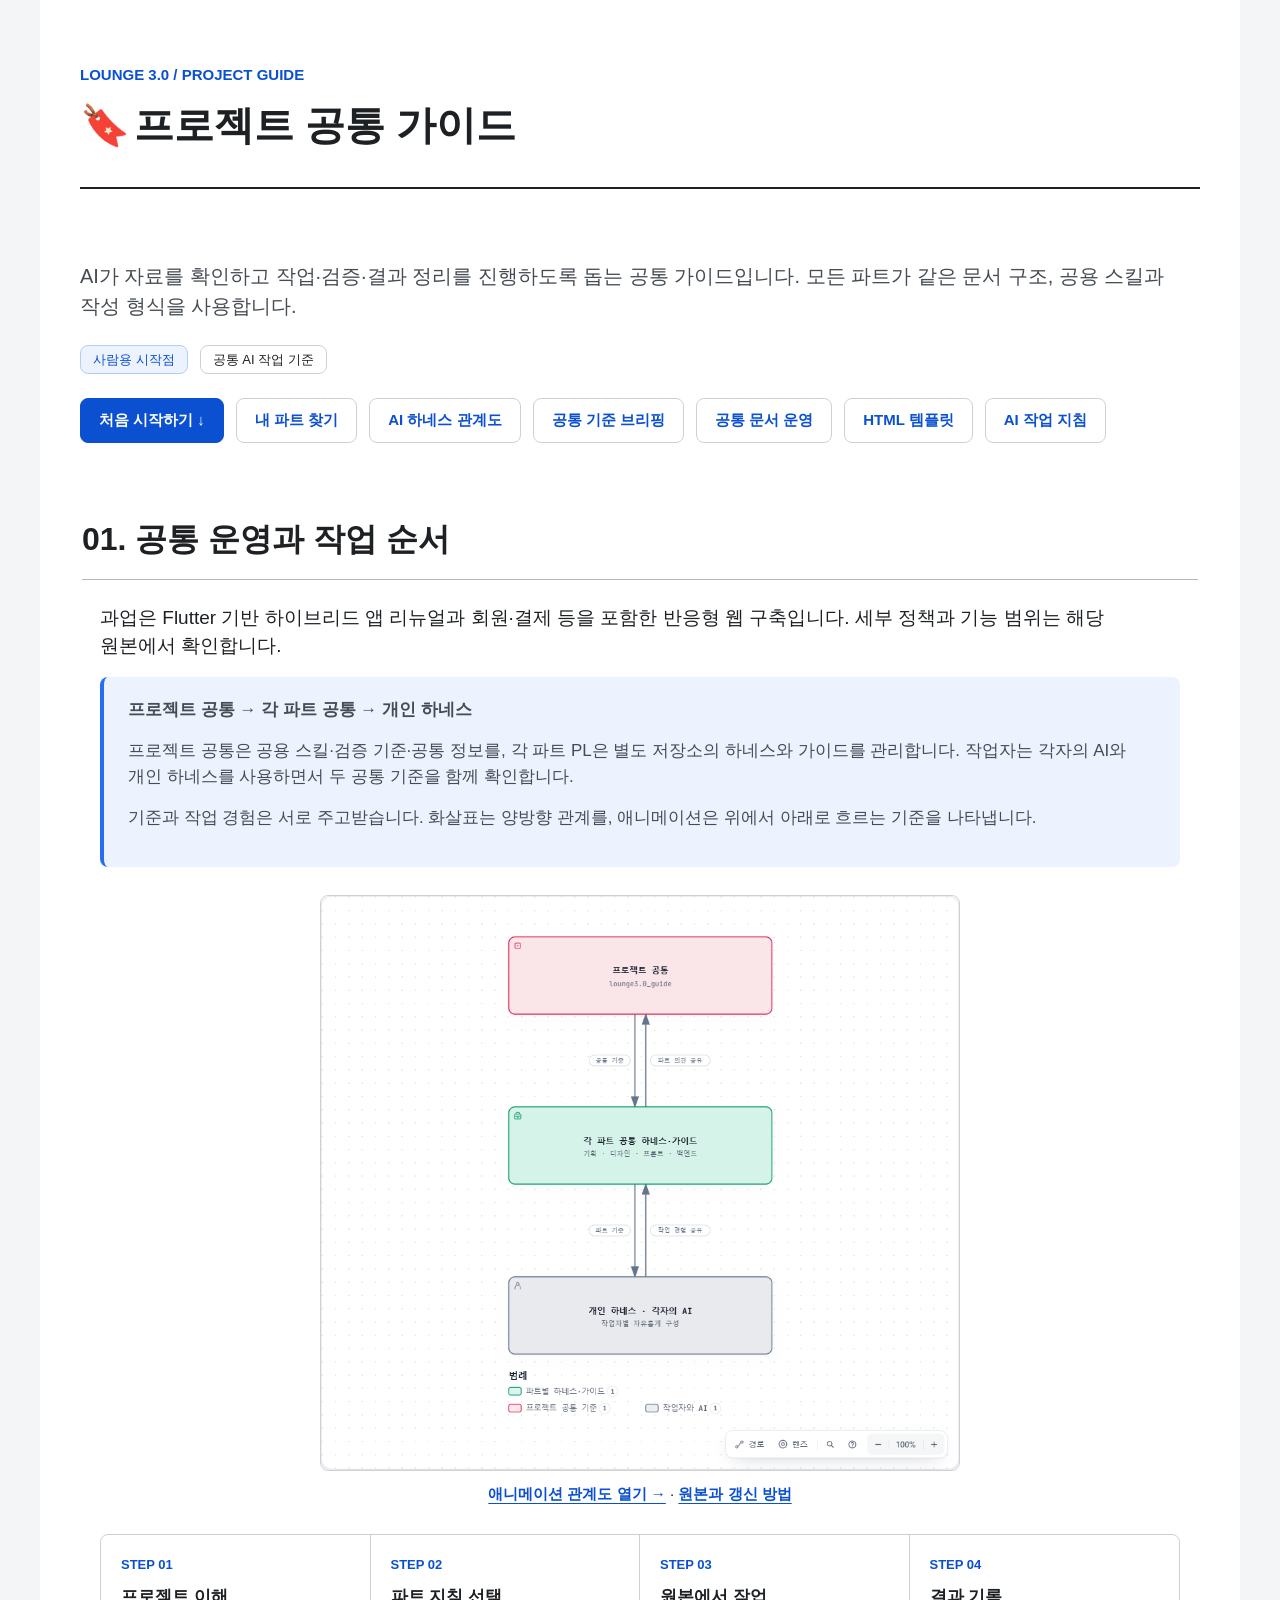
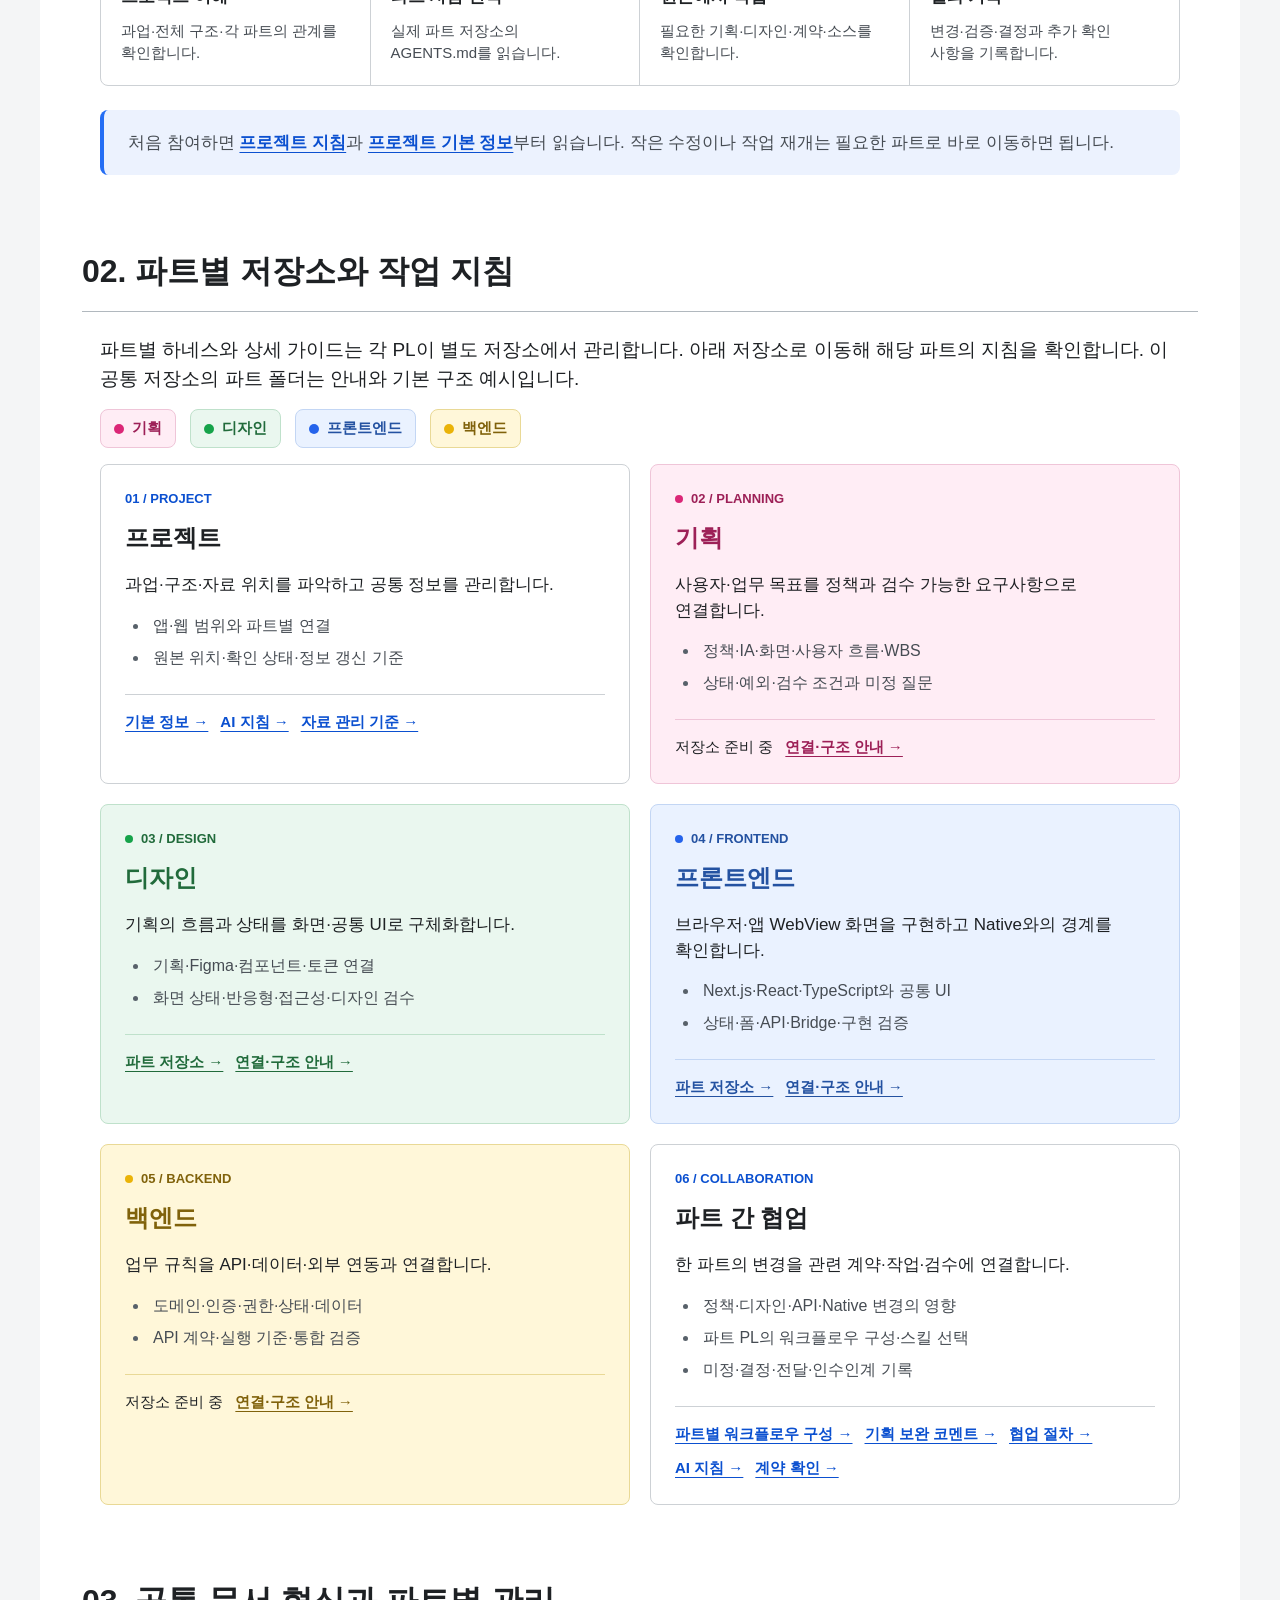
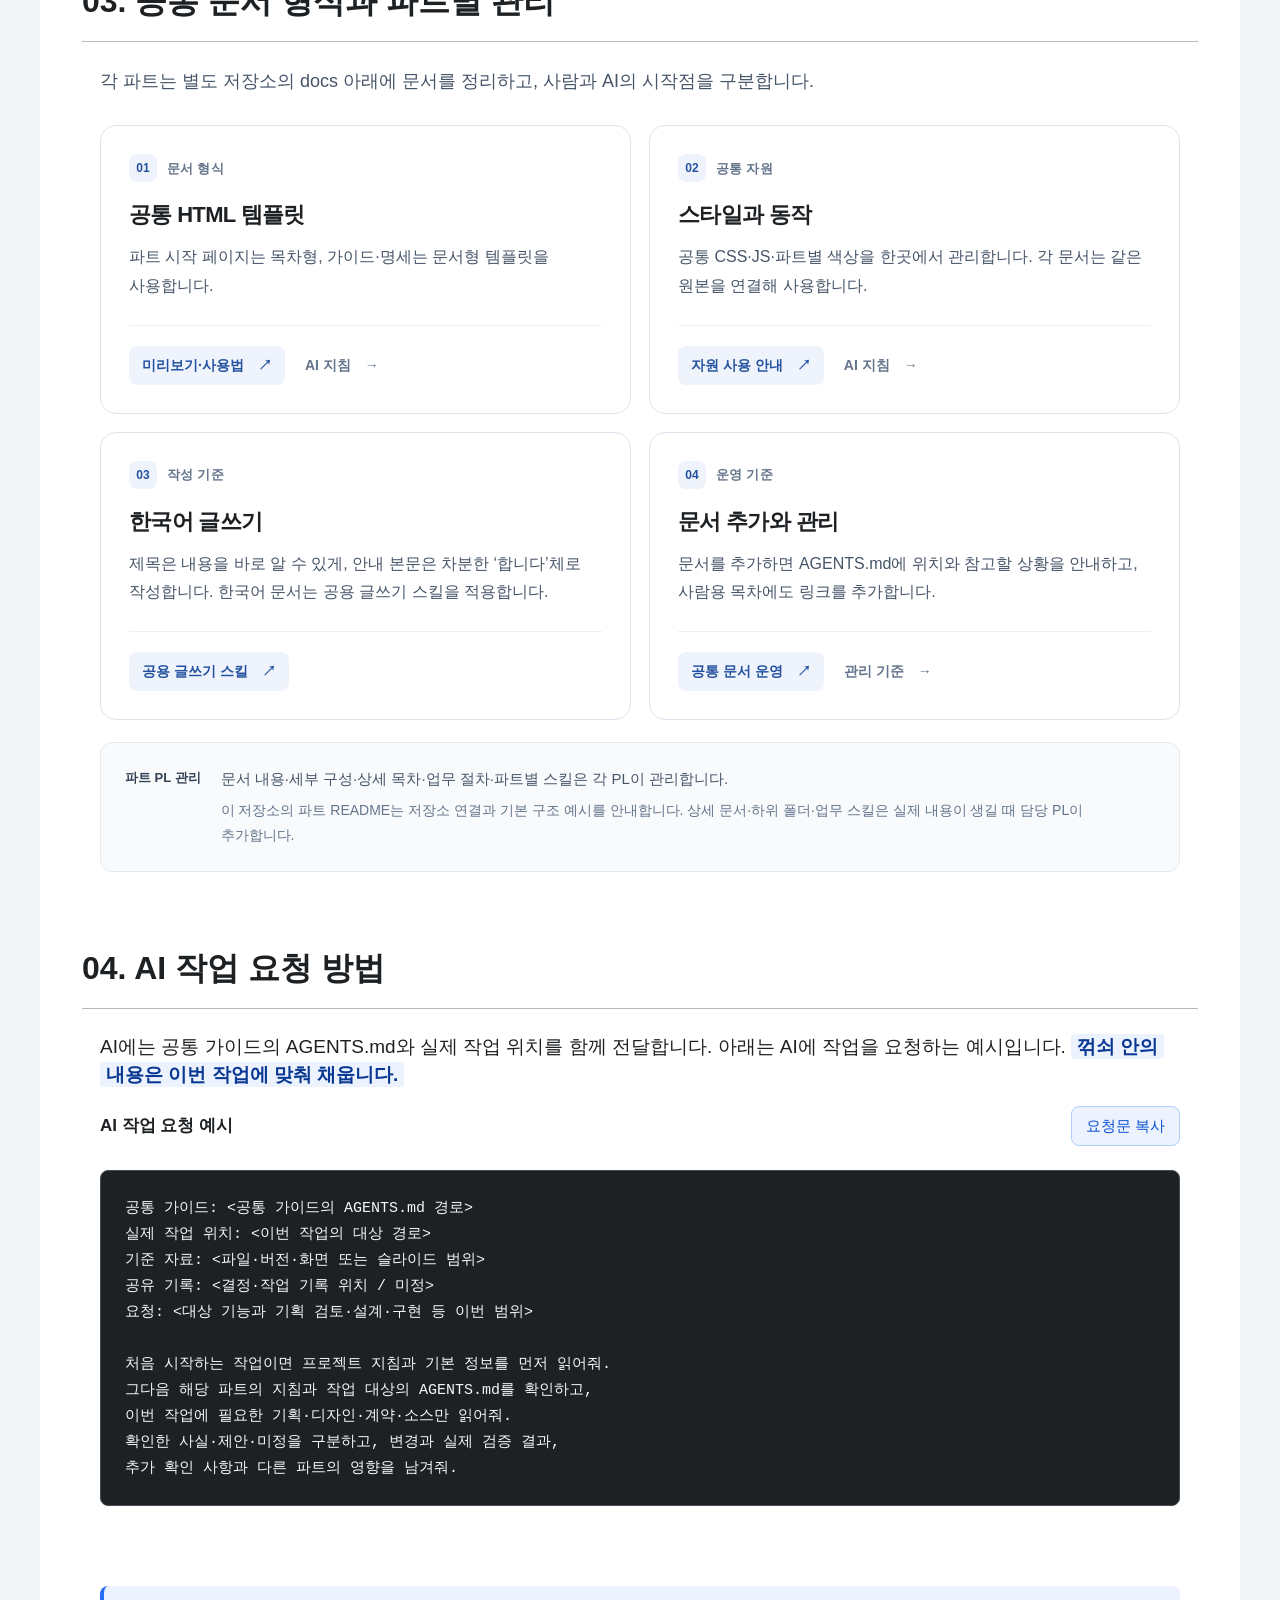
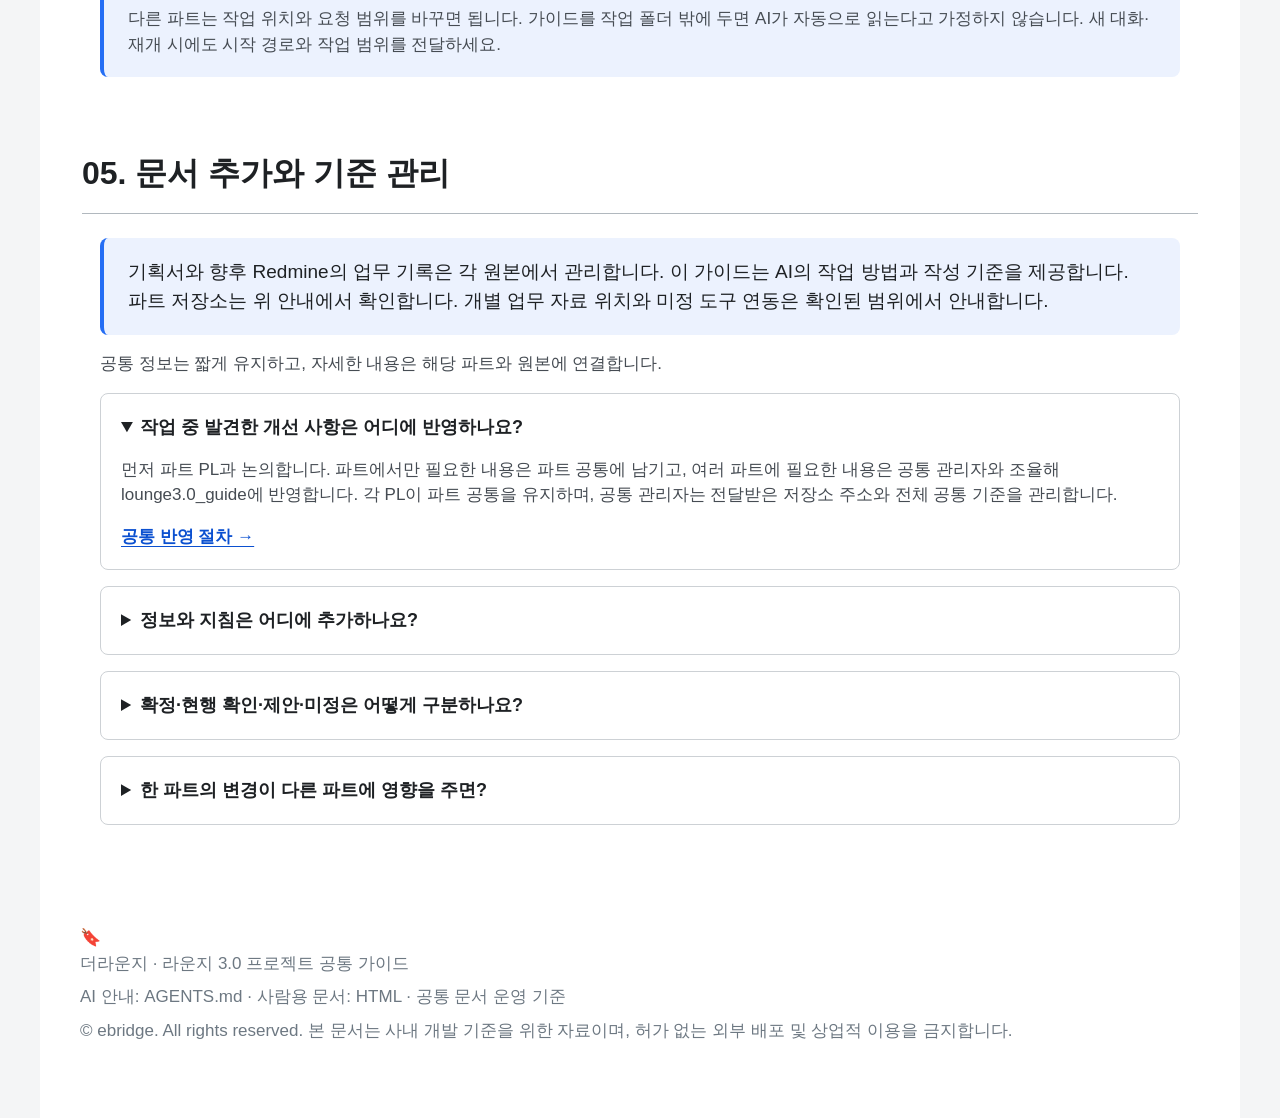
==== commit 5affa500: "workflow 안내" ====
--- a/index.html
+++ b/index.html
@@ -49,18 +49,40 @@
 <article class="card" data-part="design"><div class="label">03 / DESIGN</div><h3>디자인</h3><p>기획의 흐름과 상태를 화면·공통 UI로 구체화합니다.</p><ul><li>기획·Figma·컴포넌트·토큰 연결</li><li>화면 상태·반응형·접근성·디자인 검수</li></ul><div class="card-links"><a href="https://github.com/leemunhyoung/TLDS3.0">파트 저장소 →</a><a href="design/README.md">연결·구조 안내 →</a></div></article>
 <article class="card" data-part="frontend"><div class="label">04 / FRONTEND</div><h3>프론트엔드</h3><p>브라우저·앱 WebView 화면을 구현하고 Native와의 경계를 확인합니다.</p><ul><li>Next.js·React·TypeScript와 공통 UI</li><li>상태·폼·API·Bridge·구현 검증</li></ul><div class="card-links"><a href="https://github.com/minsukong/lounge-docs">파트 저장소 →</a><a href="frontend/README.md">연결·구조 안내 →</a></div></article>
 <article class="card" data-part="backend"><div class="label">05 / BACKEND</div><h3>백엔드</h3><p>업무 규칙을 API·데이터·외부 연동과 연결합니다.</p><ul><li>도메인·인증·권한·상태·데이터</li><li>API 계약·실행 기준·통합 검증</li></ul><div class="card-links"><span>저장소 준비 중</span><a href="backend/README.md">연결·구조 안내 →</a></div></article>
-<article class="card"><div class="label">06 / COLLABORATION</div><h3>파트 간 협업</h3><p>한 파트의 변경을 관련 계약·작업·검수에 연결합니다.</p><ul><li>정책·디자인·API·Native 변경의 영향</li><li>미정·결정·전달·인수인계 기록</li></ul><div class="card-links"><a href="collaboration/workflow.html">공용 업무 흐름 →</a><a href="collaboration/planning-comments.html">기획 보완 코멘트 →</a><a href="collaboration/README.md">협업 절차 →</a><a href="collaboration/AGENTS.md">AI 지침 →</a><a href="collaboration/contracts.md">계약 확인 →</a></div></article>
+<article class="card"><div class="label">06 / COLLABORATION</div><h3>파트 간 협업</h3><p>한 파트의 변경을 관련 계약·작업·검수에 연결합니다.</p><ul><li>정책·디자인·API·Native 변경의 영향</li><li>파트 PL의 워크플로우 구성·스킬 선택</li><li>미정·결정·전달·인수인계 기록</li></ul><div class="card-links"><a href="collaboration/workflow.html">파트별 워크플로우 구성 →</a><a href="collaboration/planning-comments.html">기획 보완 코멘트 →</a><a href="collaboration/README.md">협업 절차 →</a><a href="collaboration/AGENTS.md">AI 지침 →</a><a href="collaboration/contracts.md">계약 확인 →</a></div></article>
 </div>
 </section>
 
 <section id="authoring" aria-labelledby="authoring-title">
 <h2 id="authoring-title">03. 공통 문서 형식과 파트별 관리</h2>
-<p class="intro">각 파트는 별도 저장소의 docs 아래에 문서를 정리하고 사람과 AI의 시작점을 구분합니다. 문서 내용·상세 목차·업무 절차·파트별 스킬은 담당 PL이 관리합니다. 문서를 추가하면 AGENTS.md에 위치와 참고할 상황을 안내하고, 사람용 목차에도 링크를 추가합니다.</p>
-<div class="cards"><article class="card"><div class="label">TEMPLATES</div><h3>공통 HTML 템플릿</h3><p>파트 시작 페이지는 목차형, 가이드·명세는 문서형 템플릿을 사용합니다. 문서 내용과 세부 구성은 각 PL이 정합니다.</p><div class="card-links"><a href="templates/index.html">미리보기·사용법 →</a><a href="templates/AGENTS.md">AI 지침 →</a></div></article>
-<article class="card"><div class="label">ASSETS</div><h3>함께 사용하는 스타일과 동작</h3><p>공통 CSS·JS·파트별 색상을 한곳에서 관리합니다. 각 문서는 같은 원본을 연결해 사용합니다.</p><div class="card-links"><a href="assets/README.md">자원 사용 안내 →</a><a href="assets/AGENTS.md">AI 지침 →</a></div></article></div>
-<p><a href="project/documentation.html">공통 문서 운영 안내 →</a> · <a href="skills/guides/korean-work-writing/SKILL.md">공용 글쓰기 스킬 →</a></p>
-<p>한국어 문서는 공용 글쓰기 스킬을 적용합니다. 제목은 내용을 바로 알 수 있게, 안내 본문은 차분한 ‘합니다’체로 작성합니다.</p>
-<p class="note">이 저장소의 파트 README는 저장소 연결과 기본 구조 예시를 안내합니다. 상세 문서·하위 폴더·업무 스킬은 실제 내용이 생길 때 담당 PL이 추가합니다.</p>
+<p class="authoring-intro">각 파트는 별도 저장소의 docs 아래에 문서를 정리하고, 사람과 AI의 시작점을 구분합니다.</p>
+<div class="authoring-grid">
+<article class="authoring-card">
+<div class="authoring-category"><span aria-hidden="true">01</span> 문서 형식</div>
+<h3>공통 HTML 템플릿</h3>
+<p>파트 시작 페이지는 목차형, 가이드·명세는 문서형 템플릿을 사용합니다.</p>
+<div class="authoring-actions"><a class="authoring-primary" href="templates/index.html">미리보기·사용법 <span aria-hidden="true">↗</span></a><a class="authoring-secondary" href="templates/AGENTS.md">AI 지침 <span aria-hidden="true">→</span></a></div>
+</article>
+<article class="authoring-card">
+<div class="authoring-category"><span aria-hidden="true">02</span> 공통 자원</div>
+<h3>스타일과 동작</h3>
+<p>공통 CSS·JS·파트별 색상을 한곳에서 관리합니다. 각 문서는 같은 원본을 연결해 사용합니다.</p>
+<div class="authoring-actions"><a class="authoring-primary" href="assets/README.md">자원 사용 안내 <span aria-hidden="true">↗</span></a><a class="authoring-secondary" href="assets/AGENTS.md">AI 지침 <span aria-hidden="true">→</span></a></div>
+</article>
+<article class="authoring-card">
+<div class="authoring-category"><span aria-hidden="true">03</span> 작성 기준</div>
+<h3>한국어 글쓰기</h3>
+<p>제목은 내용을 바로 알 수 있게, 안내 본문은 차분한 ‘합니다’체로 작성합니다. 한국어 문서는 공용 글쓰기 스킬을 적용합니다.</p>
+<div class="authoring-actions"><a class="authoring-primary" href="skills/guides/korean-work-writing/SKILL.md">공용 글쓰기 스킬 <span aria-hidden="true">↗</span></a></div>
+</article>
+<article class="authoring-card">
+<div class="authoring-category"><span aria-hidden="true">04</span> 운영 기준</div>
+<h3>문서 추가와 관리</h3>
+<p>문서를 추가하면 AGENTS.md에 위치와 참고할 상황을 안내하고, 사람용 목차에도 링크를 추가합니다.</p>
+<div class="authoring-actions"><a class="authoring-primary" href="project/documentation.html">공통 문서 운영 <span aria-hidden="true">↗</span></a><a class="authoring-secondary" href="project/maintenance.md">관리 기준 <span aria-hidden="true">→</span></a></div>
+</article>
+</div>
+<div class="authoring-owner"><span class="authoring-owner-label">파트 PL 관리</span><div><p>문서 내용·세부 구성·상세 목차·업무 절차·파트별 스킬은 각 PL이 관리합니다.</p><p>이 저장소의 파트 README는 저장소 연결과 기본 구조 예시를 안내합니다. 상세 문서·하위 폴더·업무 스킬은 실제 내용이 생길 때 담당 PL이 추가합니다.</p></div></div>
 </section>
 
 <section id="request" aria-labelledby="request-title">
@@ -89,7 +111,7 @@
 <details open><summary>작업 중 발견한 개선 사항은 어디에 반영하나요?</summary><p>먼저 파트 PL과 논의합니다. 파트에서만 필요한 내용은 파트 공통에 남기고, 여러 파트에 필요한 내용은 공통 관리자와 조율해 lounge3.0_guide에 반영합니다. 각 PL이 파트 공통을 유지하며, 공통 관리자는 전달받은 저장소 주소와 전체 공통 기준을 관리합니다.</p><p><a href="project/maintenance.md#공통-기준의-반영-절차">공통 반영 절차 →</a></p></details>
 <details><summary>정보와 지침은 어디에 추가하나요?</summary><p>루트 AGENTS.md에는 시작 경로와 최소 규칙을, 파트 AGENTS.md에는 자료 선택과 작업 지침을 둡니다. 파트별 내용과 구성은 담당 PL이 관리합니다. 사람용 HTML은 공통 템플릿을 사용하고, 실제 문서가 생기면 파트 AGENTS.md와 사람용 목차에서 연결합니다.</p><p><a href="project/maintenance.md">문서 관리 기준 →</a></p></details>
 <details><summary>확정·현행 확인·제안·미정은 어떻게 구분하나요?</summary><p>승인된 목표 기준, 실제 확인한 구현, 검토할 제안, 아직 결정·확인하지 못한 항목을 나눕니다. 결정 확정과 구현·검증 완료도 따로 기록합니다.</p><p><a href="collaboration/decisions.md">미정·충돌·결정 관리 →</a></p></details>
-<details><summary>한 파트의 변경이 다른 파트에 영향을 주면?</summary><p>정책·화면·API·데이터·Native·일정·검수 중 관련된 영향을 확인하고, 근거와 필요한 판단을 전달합니다. 기존 팀 기록 위치가 있으면 그곳을 원본으로 사용합니다.</p><p><a href="collaboration/workflow.html">공용 업무 흐름 →</a><a href="collaboration/planning-comments.html">기획 보완 코멘트 →</a><a href="collaboration/README.md">협업 절차 →</a> &nbsp; <a href="collaboration/templates.md">기록·인수인계 양식 →</a></p></details>
+<details><summary>한 파트의 변경이 다른 파트에 영향을 주면?</summary><p>정책·화면·API·데이터·Native·일정·검수 중 관련된 영향을 확인하고, 근거와 필요한 판단을 전달합니다. 기존 팀 기록 위치가 있으면 그곳을 원본으로 사용합니다.</p><p><a href="collaboration/workflow.html">파트별 워크플로우 구성 →</a><a href="collaboration/planning-comments.html">기획 보완 코멘트 →</a><a href="collaboration/README.md">협업 절차 →</a> &nbsp; <a href="collaboration/templates.md">기록·인수인계 양식 →</a></p></details>
 
 </section>
 <footer><span>더라운지 · 라운지 3.0 프로젝트 공통 가이드</span><span>AI 안내: AGENTS.md · 사람용 문서: HTML · 공통 문서 운영 기준</span></footer>
--- a/assets/style/project-guide.css
+++ b/assets/style/project-guide.css
@@ -73,3 +73,30 @@
 .harness-preview { margin: 28px 0; text-align: center; }
 .harness-preview img { display: block; width: 100%; max-width: 640px; height: auto; margin: 0 auto; border: 1px solid var(--krds-gray-20); border-radius: var(--krds-radius); }
 .harness-preview figcaption { margin-top: 12px; font-size: 15px; }
+
+/* 문서 작성 안내: 네 가지 시작점을 같은 카드 안에 정리한다. */
+#authoring .authoring-intro { margin: 0 0 28px; padding: 0; font-size: 18px; line-height: 1.75; color: #475569; }
+.authoring-grid { display: grid; grid-template-columns: repeat(2, minmax(0, 1fr)); gap: 18px; }
+.authoring-card { display: flex; flex-direction: column; min-width: 0; padding: 28px; border: 1px solid #dce3ed; border-radius: 16px; background: #fff; }
+.authoring-category { display: flex; align-items: center; gap: 10px; color: #64748b; font-size: 13px; font-weight: 700; letter-spacing: .02em; }
+.authoring-category > span { display: inline-flex; align-items: center; justify-content: center; width: 28px; height: 28px; border-radius: 8px; background: #eff4fc; color: #2452a1; font-size: 12px; letter-spacing: 0; }
+#authoring .authoring-card h3 { margin: 18px 0 12px; font-size: 22px; line-height: 1.4; letter-spacing: -.03em; }
+#authoring .authoring-card > p { margin: 0 0 24px; color: #475569; font-size: 16px; line-height: 1.8; }
+.authoring-actions { display: flex; flex-wrap: wrap; align-items: center; gap: 12px 20px; margin-top: auto; padding-top: 20px; border-top: 1px solid #edf0f5; }
+#authoring .authoring-actions a { display: inline-flex; align-items: center; gap: 14px; font-size: 14px; font-weight: 700; line-height: 1.5; text-decoration: none; }
+#authoring .authoring-primary { padding: 9px 13px; border-radius: 8px; background: #eff4fc; color: #2452a1; }
+#authoring .authoring-secondary { padding: 9px 0; color: #64748b; }
+#authoring .authoring-actions a:hover { color: #123a7c; text-decoration: underline; text-underline-offset: 4px; }
+#authoring .authoring-actions a:focus-visible { outline: 3px solid #2563eb; outline-offset: 4px; }
+.authoring-owner { display: flex; align-items: flex-start; gap: 20px; margin-top: 22px; padding: 22px 24px; border: 1px solid #e5e9ef; border-radius: 12px; background: #f8fafc; }
+.authoring-owner-label { flex-shrink: 0; margin-top: 2px; font-size: 13px; font-weight: 700; line-height: 1.7; color: #334155; }
+#authoring .authoring-owner p { margin: 0; color: #475569; font-size: 15px; line-height: 1.8; }
+#authoring .authoring-owner p + p { margin-top: 6px; color: #64748b; font-size: 14px; }
+@media (max-width: 700px) {
+  .authoring-grid { grid-template-columns: 1fr; gap: 14px; }
+  .authoring-card { padding: 22px; }
+  #authoring .authoring-intro { font-size: 16px; margin-bottom: 22px; }
+  #authoring .authoring-card h3 { font-size: 21px; }
+  .authoring-owner { flex-direction: column; gap: 8px; padding: 20px; }
+}
+@media print { .authoring-card, .authoring-owner { break-inside: avoid; } }
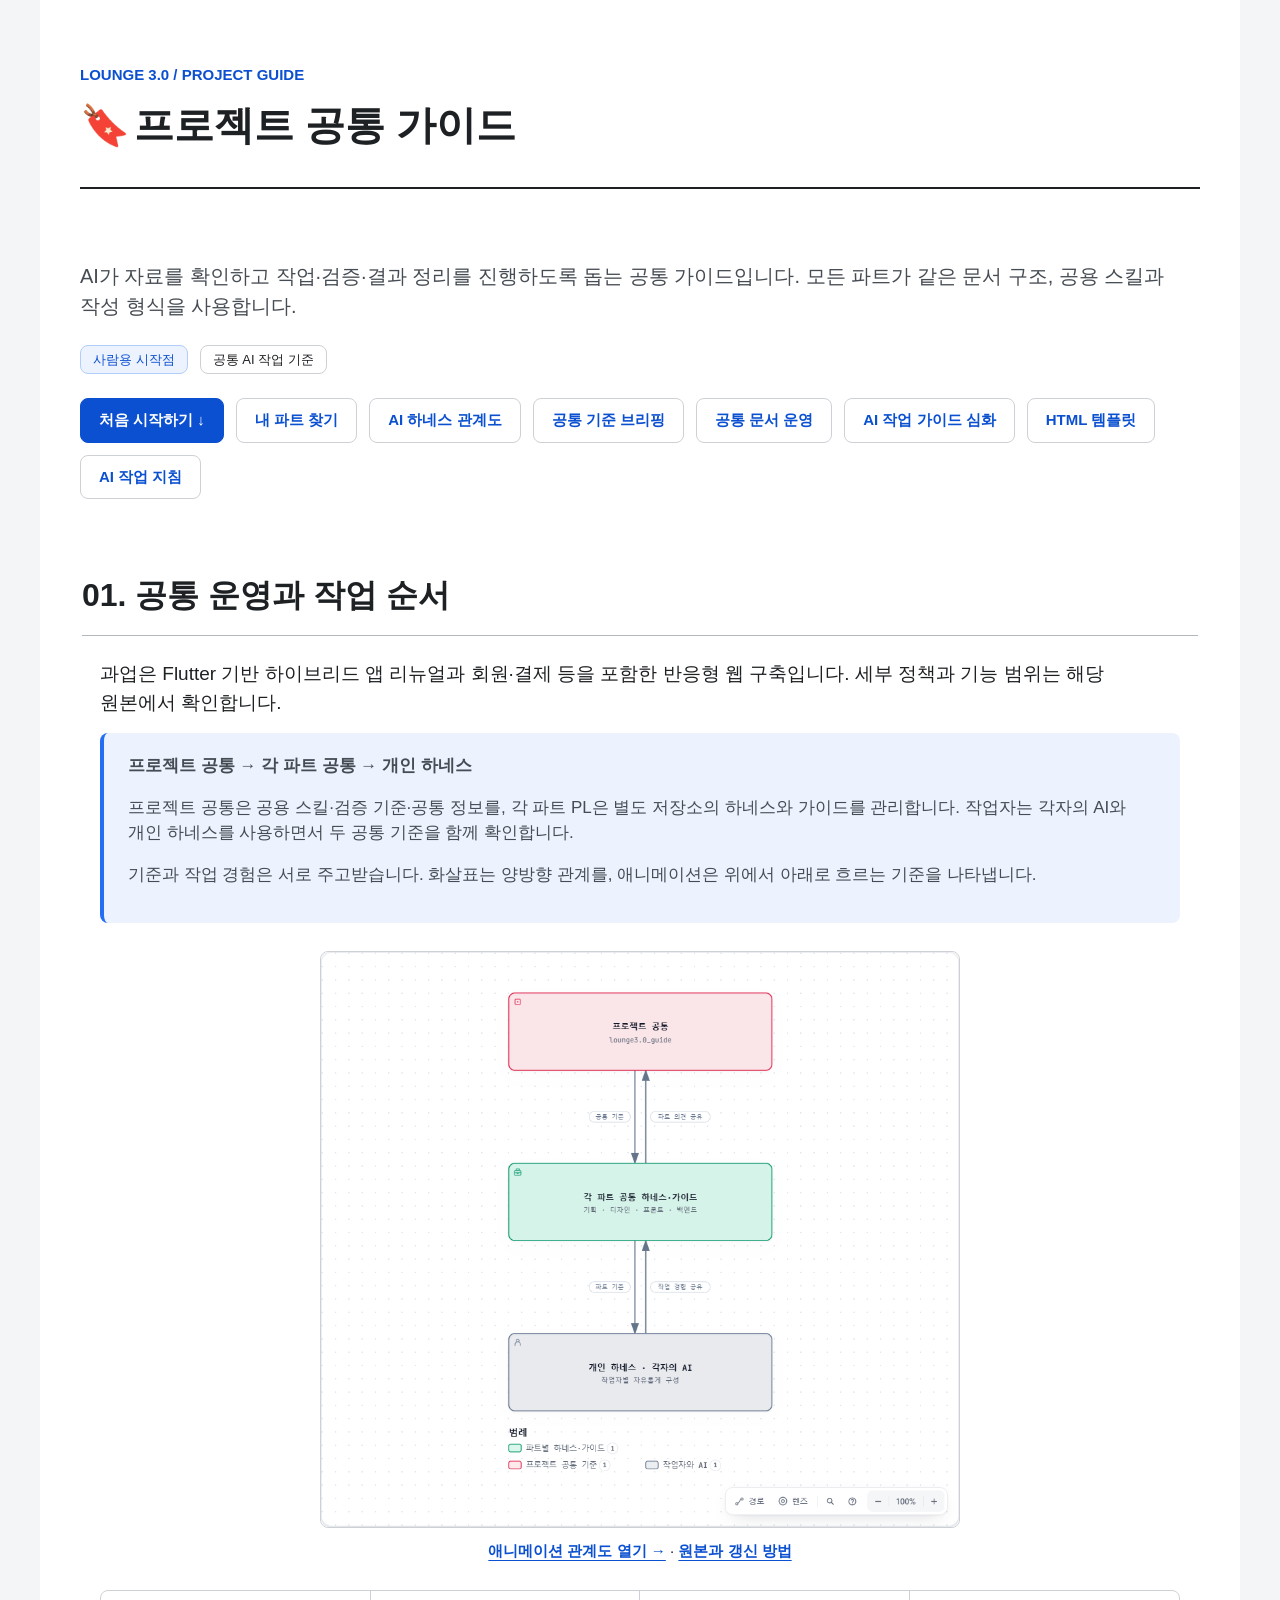
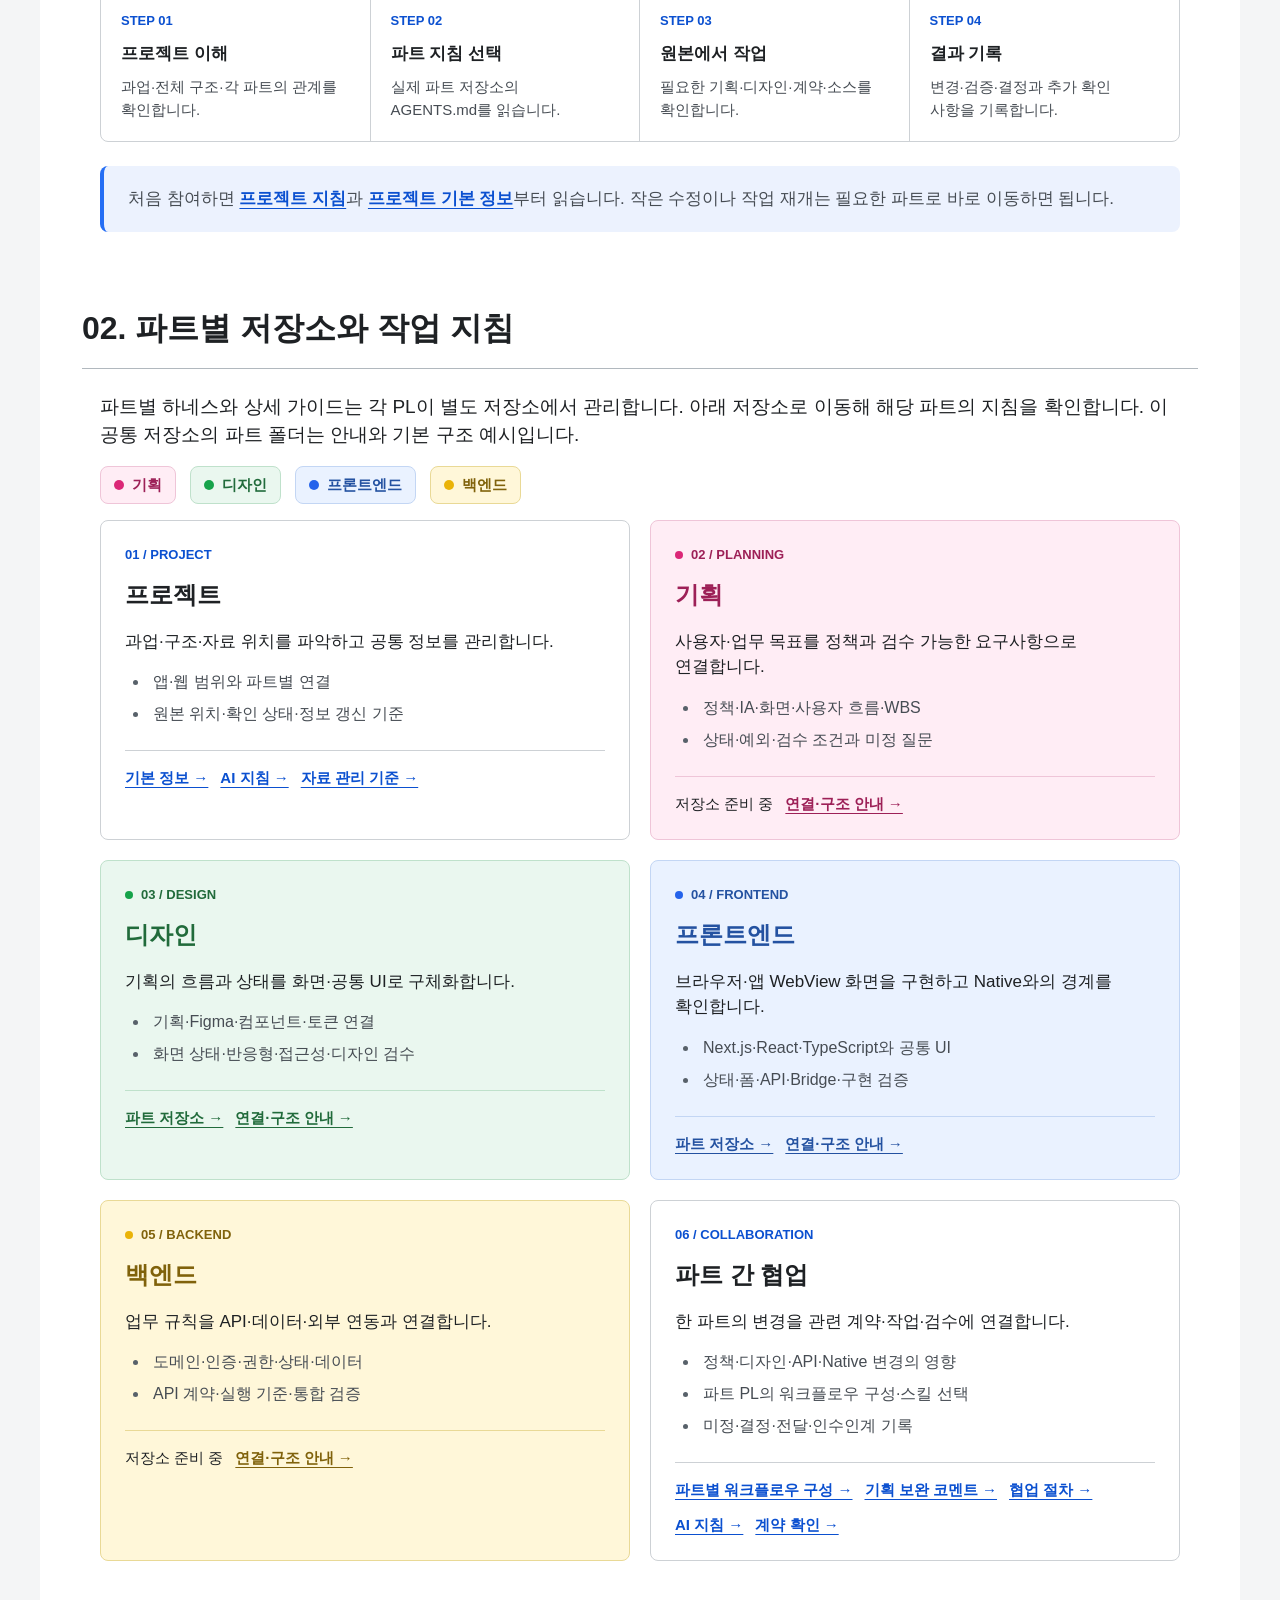
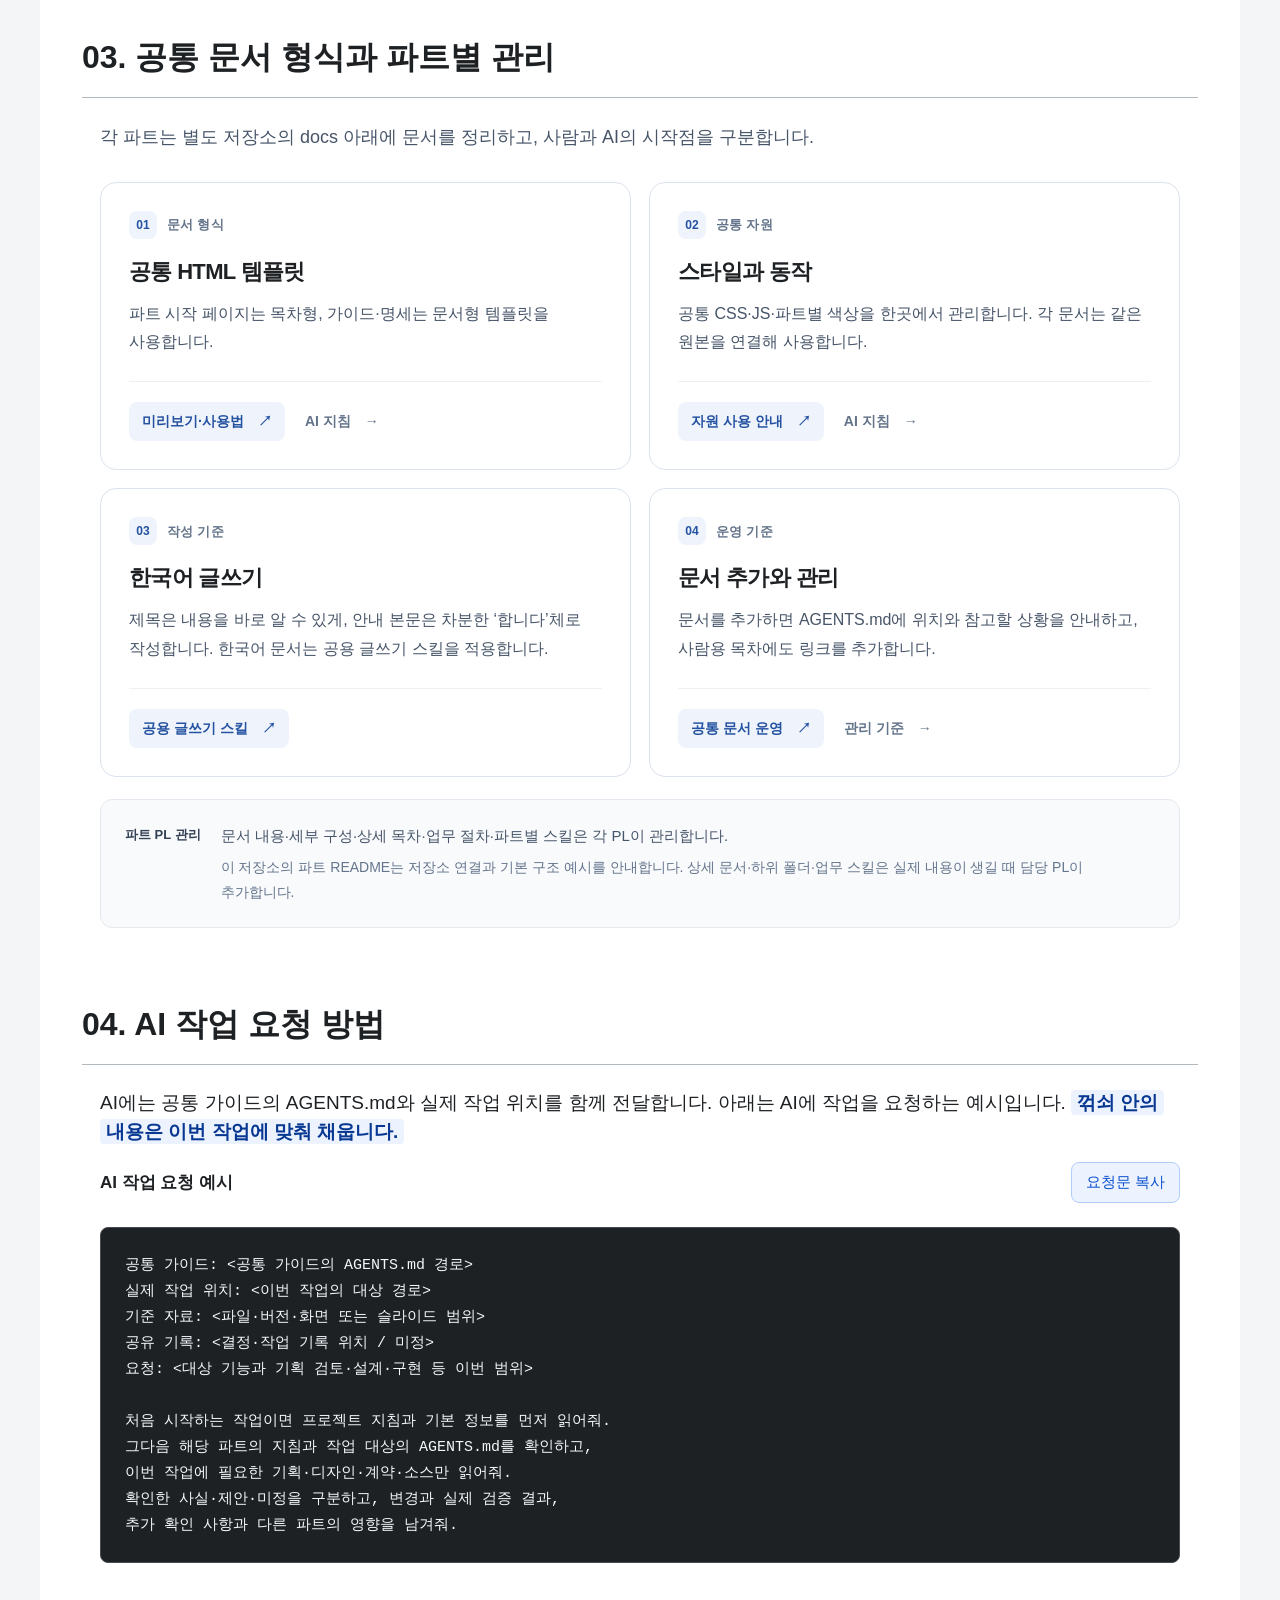
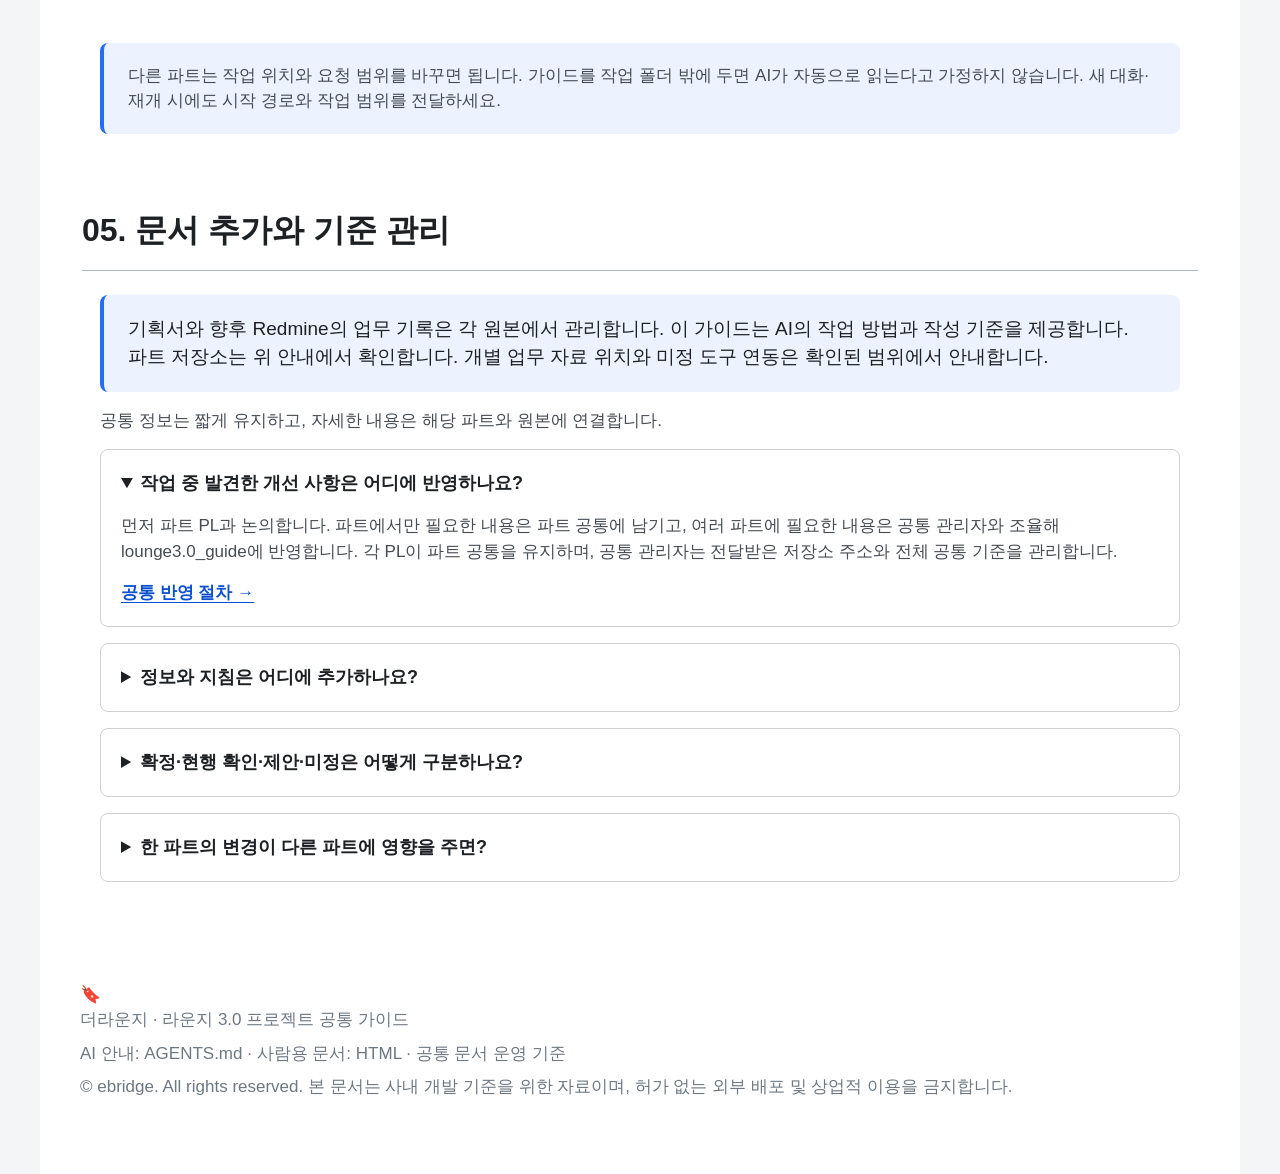
==== commit b79bf06c: "ai 하네스/가이드, llm 심화 안내" ====
--- a/index.html
+++ b/index.html
@@ -17,14 +17,14 @@
 <h1>프로젝트 공통 가이드</h1>
 <p class="guide-lead">AI가 자료를 확인하고 작업·검증·결과 정리를 진행하도록 돕는 공통 가이드입니다. 모든 파트가 같은 문서 구조, 공용 스킬과 작성 형식을 사용합니다.</p>
 <div class="meta"><span class="badge blue">사람용 시작점</span><span class="badge">공통 AI 작업 기준</span></div>
-<div class="hero-links"><a class="button primary" href="#start">처음 시작하기 ↓</a><a class="button" href="#areas">내 파트 찾기</a><a class="button" href="assets/diagrams/ai-harness.html">AI 하네스 관계도</a><a class="button" href="presentation.html">공통 기준 브리핑</a><a class="button" href="project/documentation.html">공통 문서 운영</a><a class="button" href="templates/index.html">HTML 템플릿</a><a class="button" href="AGENTS.md">AI 작업 지침</a></div>
+<div class="hero-links"><a class="button primary" href="#start">처음 시작하기 ↓</a><a class="button" href="#areas">내 파트 찾기</a><a class="button" href="diagrams/ai-harness.html">AI 하네스 관계도</a><a class="button" href="presentation.html">공통 기준 브리핑</a><a class="button" href="project/documentation.html">공통 문서 운영</a><a class="button" href="project/ai-context.html">AI 작업 가이드 심화</a><a class="button" href="templates/index.html">HTML 템플릿</a><a class="button" href="AGENTS.md">AI 작업 지침</a></div>
 </header>
 
 <section id="start" aria-labelledby="start-title">
 <h2 id="start-title">01. 공통 운영과 작업 순서</h2>
 <p class="intro">과업은 Flutter 기반 하이브리드 앱 리뉴얼과 회원·결제 등을 포함한 반응형 웹 구축입니다. 세부 정책과 기능 범위는 해당 원본에서 확인합니다.</p>
 <div class="note"><p><strong>프로젝트 공통 → 각 파트 공통 → 개인 하네스</strong></p><p>프로젝트 공통은 공용 스킬·검증 기준·공통 정보를, 각 파트 PL은 별도 저장소의 하네스와 가이드를 관리합니다. 작업자는 각자의 AI와 개인 하네스를 사용하면서 두 공통 기준을 함께 확인합니다.</p><p>기준과 작업 경험은 서로 주고받습니다. 화살표는 양방향 관계를, 애니메이션은 위에서 아래로 흐르는 기준을 나타냅니다.</p></div>
-<figure class="harness-preview"><a href="assets/diagrams/ai-harness.html"><img src="assets/diagrams/ai-harness-preview.png" width="960" height="864" alt="프로젝트 공통, PL이 관리하는 파트 공통, 개인 하네스가 위에서 아래로 배치되고 서로 양방향으로 연결됩니다."></a><figcaption><a href="assets/diagrams/ai-harness.html">애니메이션 관계도 열기 →</a> · <a href="assets/diagrams/README.md">원본과 갱신 방법</a></figcaption></figure>
+<figure class="harness-preview"><a href="diagrams/ai-harness.html"><img src="assets/images/ai-harness-preview.png" width="960" height="864" alt="프로젝트 공통, PL이 관리하는 파트 공통, 개인 하네스가 위에서 아래로 배치되고 서로 양방향으로 연결됩니다."></a><figcaption><a href="diagrams/ai-harness.html">애니메이션 관계도 열기 →</a> · <a href="diagrams/README.md">원본과 갱신 방법</a></figcaption></figure>
 <ol class="flow">
 <li><span class="step-number">STEP 01</span><strong>프로젝트 이해</strong><p>과업·전체 구조·각 파트의 관계를 확인합니다.</p></li>
 <li><span class="step-number">STEP 02</span><strong>파트 지침 선택</strong><p>실제 파트 저장소의 AGENTS.md를 읽습니다.</p></li>
@@ -67,7 +67,7 @@
 <div class="authoring-category"><span aria-hidden="true">02</span> 공통 자원</div>
 <h3>스타일과 동작</h3>
 <p>공통 CSS·JS·파트별 색상을 한곳에서 관리합니다. 각 문서는 같은 원본을 연결해 사용합니다.</p>
-<div class="authoring-actions"><a class="authoring-primary" href="assets/README.md">자원 사용 안내 <span aria-hidden="true">↗</span></a><a class="authoring-secondary" href="assets/AGENTS.md">AI 지침 <span aria-hidden="true">→</span></a></div>
+<div class="authoring-actions"><a class="authoring-primary" href="project/assets.md">자원 사용 안내 <span aria-hidden="true">↗</span></a><a class="authoring-secondary" href="project/AGENTS.md#공통-문서-자원-변경">AI 지침 <span aria-hidden="true">→</span></a></div>
 </article>
 <article class="authoring-card">
 <div class="authoring-category"><span aria-hidden="true">03</span> 작성 기준</div>
